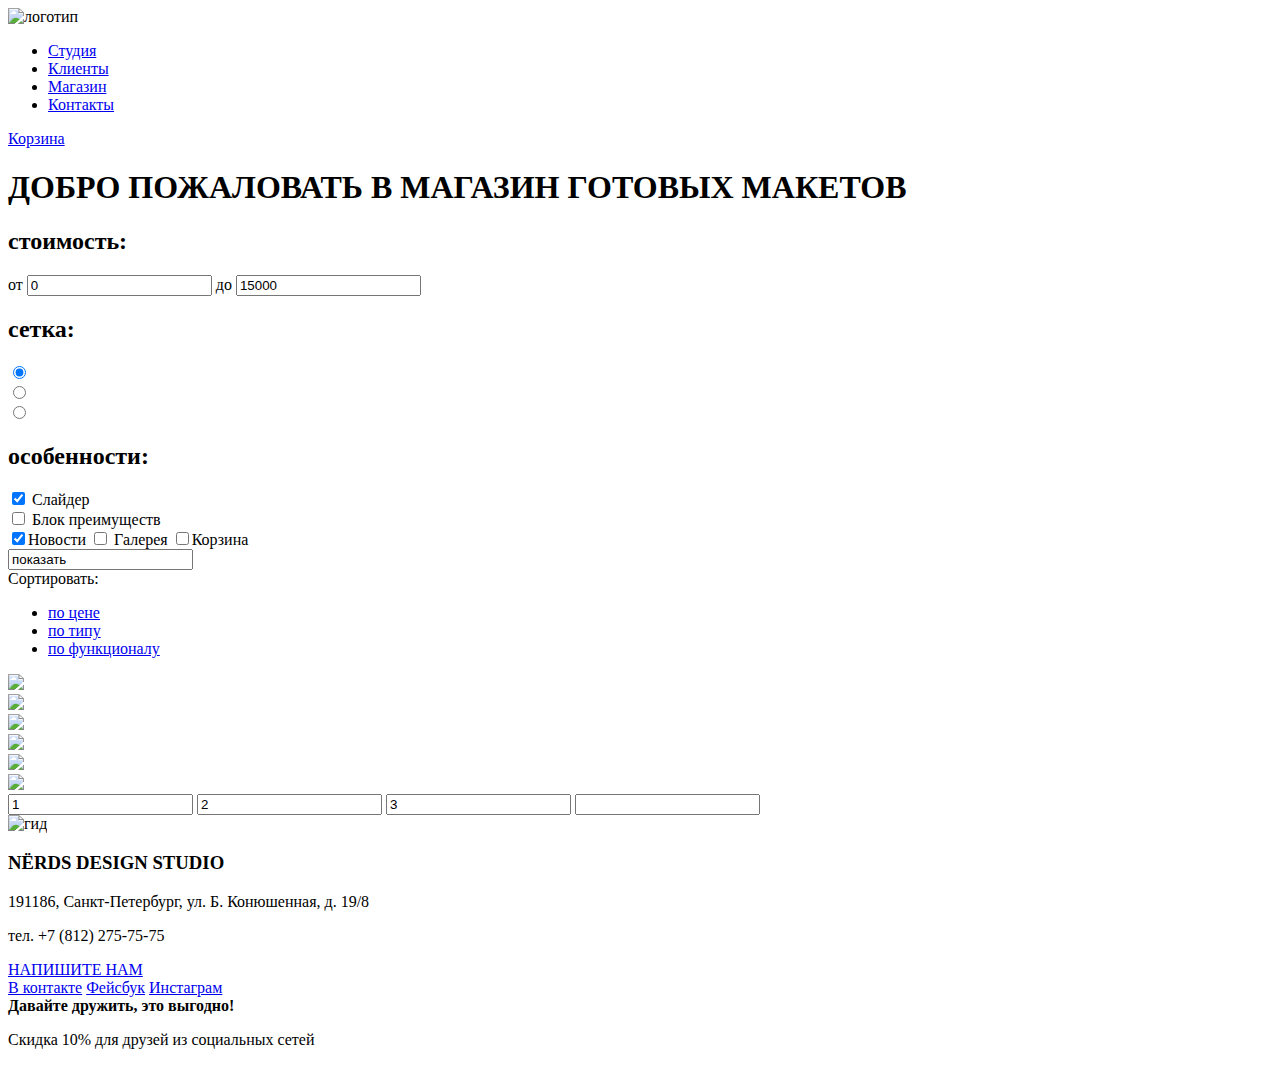
==== catalog.html @ 15bf3d5c "Сверстан без учета замечаний по главной странице" ====
<!DOCTYPE html>
<html lang="ru">
	<head>
        <meta charset="utf-8">
    	<title>HTML Academy: Нёрдс-каталог</title>
	</head>
	<body>
		 <header>
		 <div class="main-menu">
				<div class="index-logo">
					<img src="logo.png"  alt="логотип">
				</div>
				<nav class="main-navigation">
						<ul>
							<li>
								<a href="#">Студия</a>
							</li>
							<li>
								<a href="#">Клиенты</a>
							</li>
							<li>
								<a href="#">Магазин</a>
							</li>
							<li>
								<a href="#">Контакты</a>
							</li>
						</ul>
				</nav>
				<div class="user-block">
						<a href="#">Корзина</a>
				</div>
	     </div>
			<div class="welcome">
				<h1>ДОБРО ПОЖАЛОВАТЬ В МАГАЗИН ГОТОВЫХ МАКЕТОВ</h1>
			</div>
		 </header>
		 <main>
		 	<div class="left-column">
		 		<div class="val">
		 			<h2>стоимость:</h2>
<!--		 			скролл-поле  не знаю как делать-->
	 				от		
	 				<input type="text" name="min"  value="0">
	 				до
	 				<input type="text" name="min"  value="15000">
		 		</div>
		 		<div class="grid">
		 			<h2>сетка:</h2>
		 			<label>
		 				<input type="radio" name="grid-one"  value="adaptive" checked><br>
    					<input type="radio" name="grid-two"  value="fixed"><br>
    					<input type="radio" name="grid-three"  value="rubber"><br>
		 			</label>
		 		</div>
		 		<div class="features">
					<h2>особенности:</h2>
					<input type="checkbox"  name="slider" checked> Слайдер<br>
					<input type="checkbox"  name="advantages"> Блок преимуществ<br>
		 			<input type="checkbox"  name="news" checked>Новости
		 			<input type="checkbox"  name="gallery"> Галерея
		 			<input type="checkbox"  name="basket">Корзина
		 		</div>
		 		<div class="left-column-button">
		 			<input type="show" value="показать"
		 		</div>
		 	</div>
		 	<div class="right-column">
		 		<div class="sorting">
		 			Сортировать:
		 			<nav class="navigation-sorting">
						<ul>
							<li>
								<a href="#">по цене</a>
							</li>
							<li>
								<a href="#">по типу</a>
							</li>
							<li>
								<a href="#">по функционалу</a>
							</li>
						</ul>
					</nav>
					<div class="sorting-buttons">
						<div class="button-down">
<!--							кнопка сортирока по убыванию-->
						</div>
						<div class="button-up">
<!--							кнопка сортировка по возрастанию-->
						</div>
					</div>
		 		</div>
		 		<div class="portfolio">
		 			<div class="dots">
		 				<a href="#"><img src="aviator.png"></a>
		 			</div>
		 			<div class="dots-dark">
		 				<a href="#"><img src="sunset.png"></a>
		 			</div>
		 			<div class="dots">
		 				<a href="#"><img src="forte.png"></a>
		 			</div>
		 			<div class="dots">
		 				<a href="#"><img src="modern original thai.png"></a>
		 			</div>
		 			<div class="dots">
		 				<a href="#"><img src="avenue.png"></a>
		 			</div>
		 			<div class="dots">
		 				<a href="#"><img src="dovetait.png"></a>
		 			</div>
		 		</div>
		 		<div class="page-navigator">
		 			<input type="number" value="1" checked>
		 			<input type="number" value="2" >
		 			<input type="number" value="3">
		 			<input type="number" value="следующая" >
		 		</div>
		 	</div>
		 	<div class="footer-guide">
				<img src="#"  alt="гид">
					<div class="footer-contcts">
						<h3>NЁRDS DESIGN STUDIO</h3>
						<p>191186, Санкт-Петербург, ул. Б. Конюшенная, д. 19/8</p>
						<p>тел. +7 (812) 275-75-75</p>
						<a class="footer-letter" href="#">НАПИШИТЕ НАМ</a>
 					</div>
			</div>
		 </main>
		 <footer>
		 	<div class="footer-social">
				<a class="social-btn  social-btn-vk" href="#">В контакте</a>
				<a class="social-btn  social-btn-fb" href="#">Фейсбук</a>
				<a class="social-btn  social-btn-inst" href="#">Инстаграм</a>
			</div>
			<div class="footer-discont">
				<b>Давайте дружить, это выгодно!</b>
				<p>Скидка 10% для друзей из социальных сетей</p>
			</div>
		</footer>	
	</body>
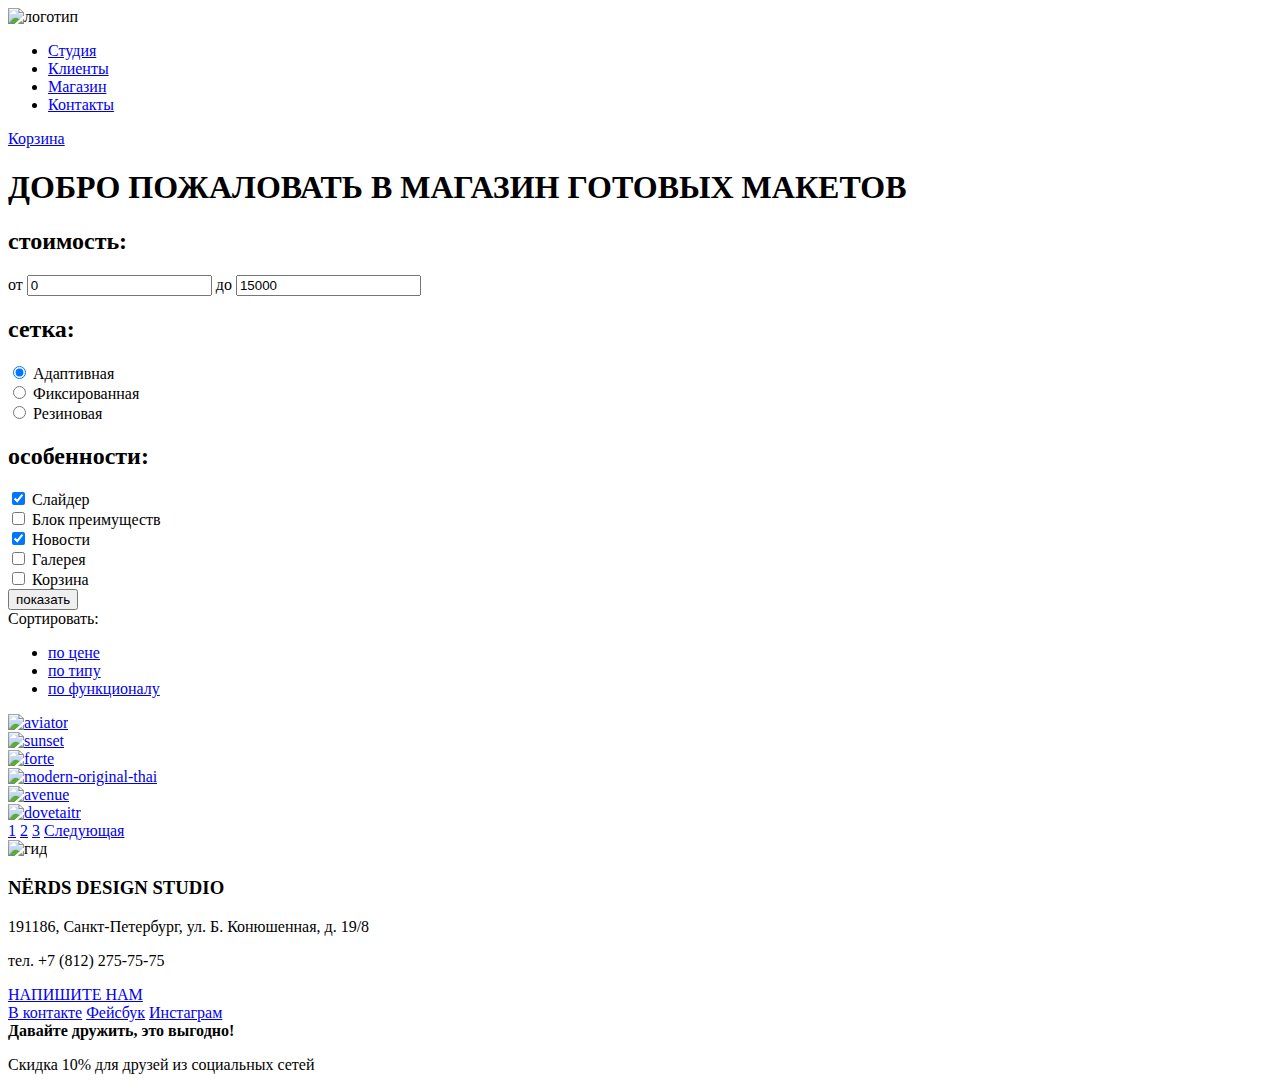
==== commit ae84f587: "Исправлена первая страница" ====
--- a/catalog.html
+++ b/catalog.html
@@ -6,67 +6,89 @@
 	</head>
 	<body>
 		 <header>
-		 <div class="main-menu">
+		 	<div class="main-menu">
 				<div class="index-logo">
 					<img src="logo.png"  alt="логотип">
 				</div>
 				<nav class="main-navigation">
-						<ul>
-							<li>
-								<a href="#">Студия</a>
-							</li>
-							<li>
-								<a href="#">Клиенты</a>
-							</li>
-							<li>
-								<a href="#">Магазин</a>
-							</li>
-							<li>
-								<a href="#">Контакты</a>
-							</li>
-						</ul>
+					<ul>
+						<li>
+							<a href="#">Студия</a>
+						</li>
+						<li>
+							<a href="#">Клиенты</a>
+						</li>
+						<li>
+							<a href="#">Магазин</a>
+						</li>
+						<li>
+							<a href="#">Контакты</a>
+						</li>
+					</ul>
 				</nav>
 				<div class="user-block">
 						<a href="#">Корзина</a>
 				</div>
-	     </div>
+			</div>
 			<div class="welcome">
 				<h1>ДОБРО ПОЖАЛОВАТЬ В МАГАЗИН ГОТОВЫХ МАКЕТОВ</h1>
 			</div>
 		 </header>
 		 <main>
 		 	<div class="left-column">
-		 		<div class="val">
-		 			<h2>стоимость:</h2>
+				<form action="#" method="post">
+		 			<div class="val">
+		 				<h2>стоимость:</h2>
 <!--		 			скролл-поле  не знаю как делать-->
-	 				от		
-	 				<input type="text" name="min"  value="0">
-	 				до
-	 				<input type="text" name="min"  value="15000">
-		 		</div>
-		 		<div class="grid">
-		 			<h2>сетка:</h2>
-		 			<label>
-		 				<input type="radio" name="grid-one"  value="adaptive" checked><br>
-    					<input type="radio" name="grid-two"  value="fixed"><br>
-    					<input type="radio" name="grid-three"  value="rubber"><br>
-		 			</label>
-		 		</div>
-		 		<div class="features">
-					<h2>особенности:</h2>
-					<input type="checkbox"  name="slider" checked> Слайдер<br>
-					<input type="checkbox"  name="advantages"> Блок преимуществ<br>
-		 			<input type="checkbox"  name="news" checked>Новости
-		 			<input type="checkbox"  name="gallery"> Галерея
-		 			<input type="checkbox"  name="basket">Корзина
-		 		</div>
-		 		<div class="left-column-button">
-		 			<input type="show" value="показать"
-		 		</div>
+	 					<span>от</span>	
+	 					<input type="text" name="min"  value="0">
+	 					<span>до</span>
+	 					<input type="text" name="min"  value="15000">
+		 			</div>
+		 			<div class="grid">
+		 				<h2>сетка:</h2>
+						<div class="inp-box">
+							<input id="grid-selection" type="radio" name="grid" checked>
+							<label for="grid-selection">Адаптивная</label>
+						</div>
+						<div class="inp-box">
+							<input id="grid-selection2" type="radio" name="grid">
+							<label for="grid-selection2">Фиксированная</label>
+						</div>
+						<div class="inp-box">
+							<input id="grid-selection3" type="radio" name="grid">
+							<label for="grid-selection3">Резиновая</label>
+						</div>
+					</div>
+		 			<div class="features">
+						<h2>особенности:</h2>
+						<div class="inp-box2">
+							<input id="features-selection" type="checkbox" name="features" checked>
+							<label for="features-selection"> Слайдер</label>
+						</div>
+						<div class="inp-box2">
+							<input id="features-selection2" type="checkbox" name="features">
+							<label for="features-selection2"> Блок преимуществ</label>
+						</div>
+						<div class="inp-box2">
+							<input id="features-selection3" type="checkbox" name="features" checked>
+							<label for="features-selection3">Новости</label>
+						</div>
+						<div class="inp-box2">
+							<input id="features-selection4" type="checkbox" name="features">
+							<label for="features-selection4">Галерея</label>
+						</div>
+						<div class="inp-box2">
+							<input id="features-selection5" type="checkbox" name="features">
+							<label for="features-selection5">Корзина</label>
+						</div>
+		 			</div>
+					<button type="submit">показать</button>
+		 		</form>
 		 	</div>
 		 	<div class="right-column">
 		 		<div class="sorting">
-		 			Сортировать:
+		 			<span>Сортировать:</span>
 		 			<nav class="navigation-sorting">
 						<ul>
 							<li>
@@ -90,35 +112,65 @@
 					</div>
 		 		</div>
 		 		<div class="portfolio">
-		 			<div class="dots">
-		 				<a href="#"><img src="aviator.png"></a>
-		 			</div>
-		 			<div class="dots-dark">
-		 				<a href="#"><img src="sunset.png"></a>
-		 			</div>
-		 			<div class="dots">
-		 				<a href="#"><img src="forte.png"></a>
-		 			</div>
-		 			<div class="dots">
-		 				<a href="#"><img src="modern original thai.png"></a>
-		 			</div>
-		 			<div class="dots">
-		 				<a href="#"><img src="avenue.png"></a>
-		 			</div>
-		 			<div class="dots">
-		 				<a href="#"><img src="dovetait.png"></a>
+		 			<div class="item">
+						<div class="dots">
+<!--						не пойму я задумку дизайнера - что это за точки, какова их функция. Это статичная декоративная картика, или это переключатели между стриницами сайтов 	-->
+						</div>
+						<div class="image1">
+		 					<a href="#"><img src="aviator.png" alt="aviator"></a>
+						</div>
+		 			</div>
+					<div class="item">
+						<div class="dots">
+
+						</div>
+						<div class="image2">
+		 					<a href="#"><img src="sunset.png" alt="sunset"></a>
+						</div>
+		 			</div>
+					<div class="item">
+						<div class="dots">
+
+						</div>
+						<div class="image3">
+		 					<a href="#"><img src="forte.png" alt="forte"></a>
+						</div>
+		 			</div>
+					<div class="item">
+						<div class="dots">
+
+						</div>
+						<div class="image4">
+		 					<a href="#"><img src="modern-original-thai.png" alt="modern-original-thai"></a>
+						</div>
+		 			</div>
+					<div class="item">
+						<div class="dots">
+
+						</div>
+						<div class="image5">
+		 					<a href="#"><img src="avenue.png" alt="avenue"></a>
+						</div>
+		 			</div>
+					<div class="item">
+						<div class="dots">
+
+						</div>
+						<div class="image5">
+		 					<a href="#"><img src="dovetait.png" alt="dovetaitr"></a>
+						</div>
 		 			</div>
 		 		</div>
 		 		<div class="page-navigator">
-		 			<input type="number" value="1" checked>
-		 			<input type="number" value="2" >
-		 			<input type="number" value="3">
-		 			<input type="number" value="следующая" >
-		 		</div>
+					<a href="#1">1</a>
+					<a href="#2">2</a>
+					<a href="#3">3</a>
+					<a class="next" href="#1">Следующая</a>
+			 	</div>
 		 	</div>
 		 	<div class="footer-guide">
 				<img src="#"  alt="гид">
-					<div class="footer-contcts">
+					<div class="footer-contacts">
 						<h3>NЁRDS DESIGN STUDIO</h3>
 						<p>191186, Санкт-Петербург, ул. Б. Конюшенная, д. 19/8</p>
 						<p>тел. +7 (812) 275-75-75</p>
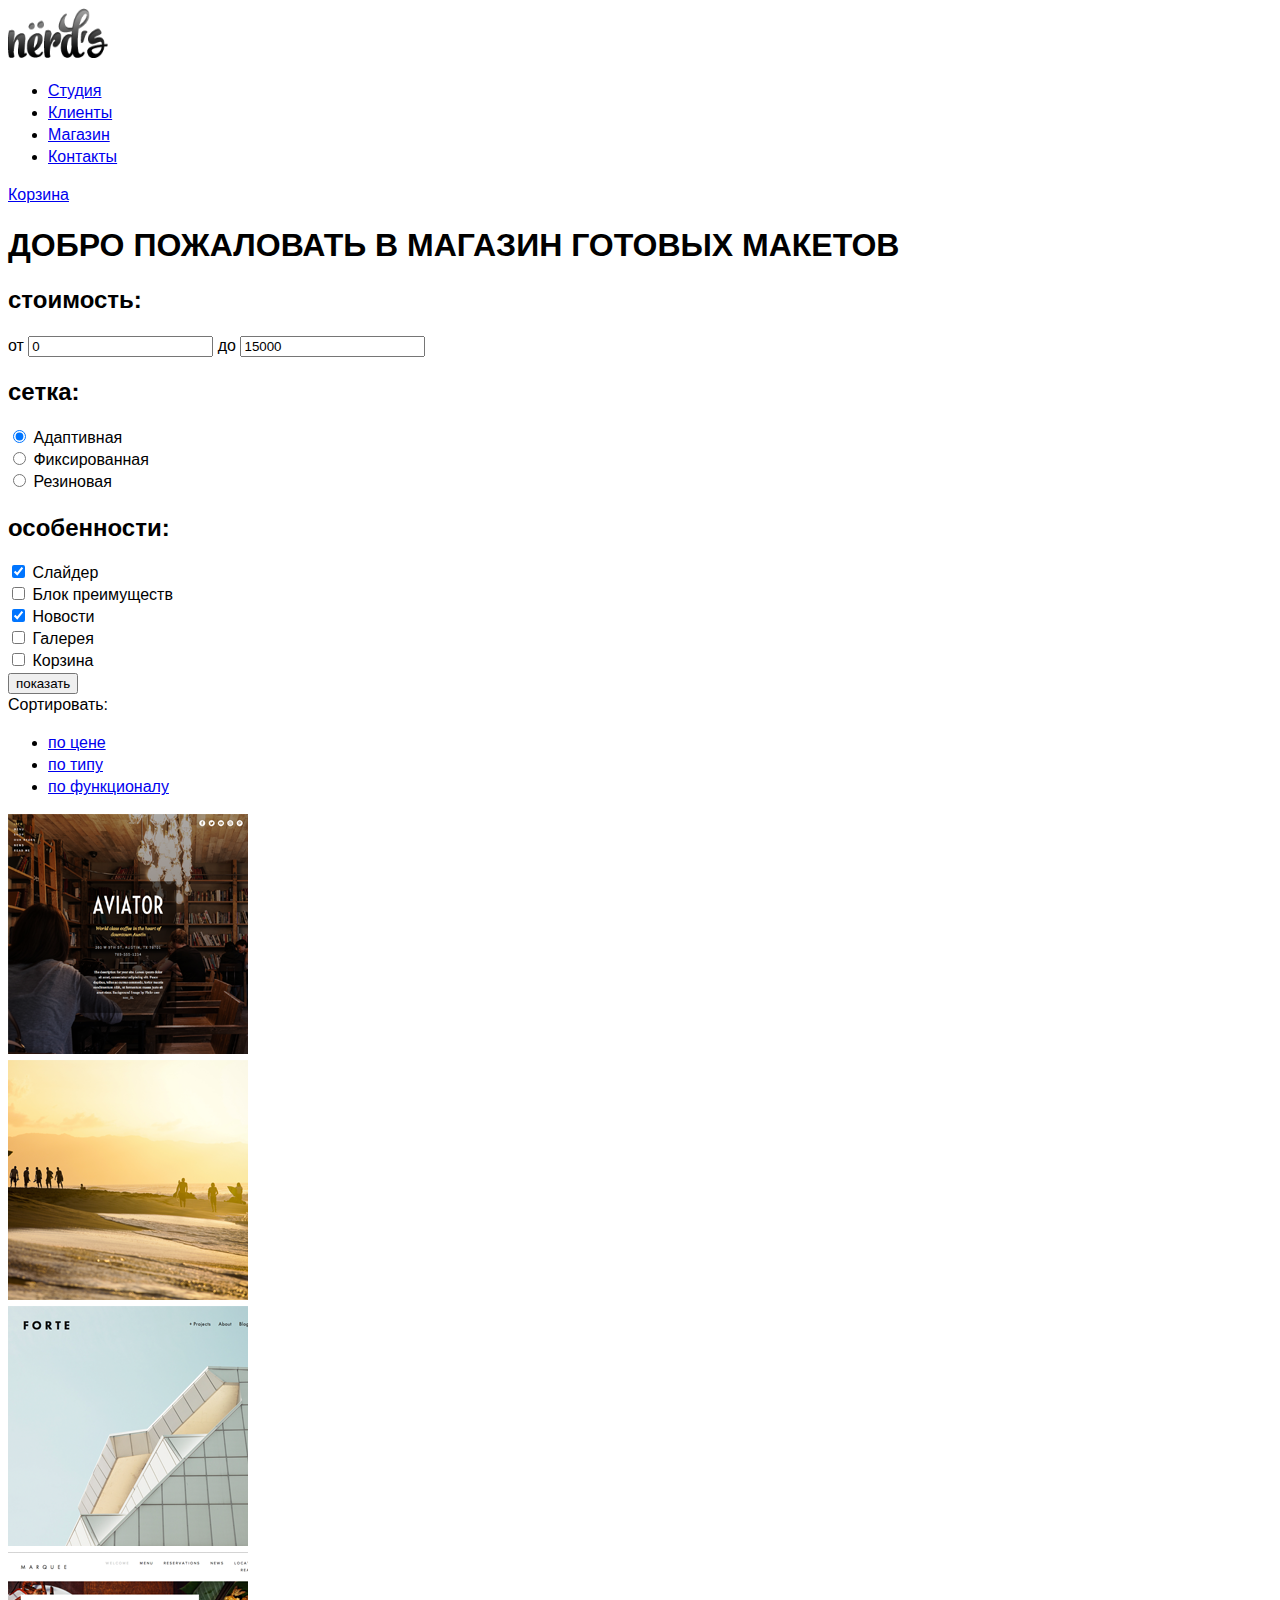
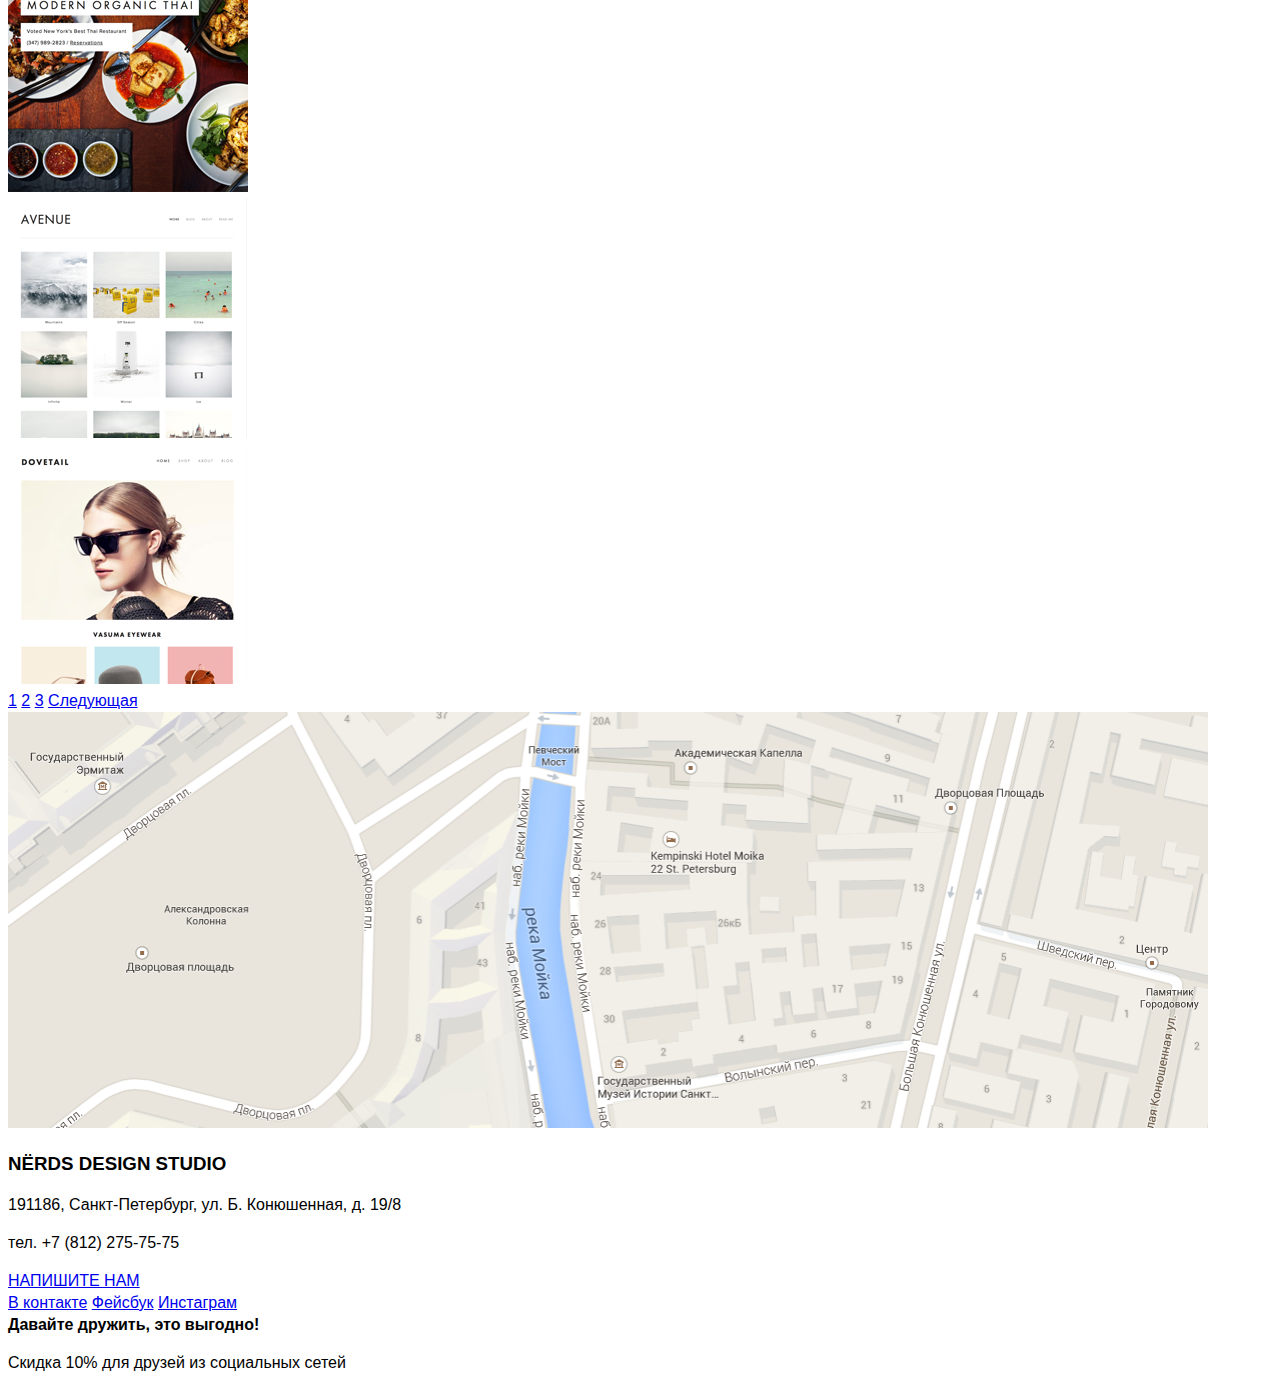
==== commit 0a5cf99a: "Фотошоп" ====
--- a/catalog.html
+++ b/catalog.html
@@ -3,12 +3,13 @@
 	<head>
         <meta charset="utf-8">
     	<title>HTML Academy: Нёрдс-каталог</title>
+		<link href="css/style.css" rel="stylesheet">
 	</head>
 	<body>
 		 <header>
 		 	<div class="main-menu">
 				<div class="index-logo">
-					<img src="logo.png"  alt="логотип">
+					<img src="img/Index/logo.png" width="100" height="50" alt="логотип">
 				</div>
 				<nav class="main-navigation">
 					<ul>
@@ -30,10 +31,8 @@
 						<a href="#">Корзина</a>
 				</div>
 			</div>
-			<div class="welcome">
-				<h1>ДОБРО ПОЖАЛОВАТЬ В МАГАЗИН ГОТОВЫХ МАКЕТОВ</h1>
-			</div>
-		 </header>
+			<h1>ДОБРО ПОЖАЛОВАТЬ В МАГАЗИН ГОТОВЫХ МАКЕТОВ</h1>
+	    </header>
 		 <main>
 		 	<div class="left-column">
 				<form action="#" method="post">
@@ -113,68 +112,44 @@
 		 		</div>
 		 		<div class="portfolio">
 		 			<div class="item">
-						<div class="dots">
-<!--						не пойму я задумку дизайнера - что это за точки, какова их функция. Это статичная декоративная картика, или это переключатели между стриницами сайтов 	-->
-						</div>
-						<div class="image1">
-		 					<a href="#"><img src="aviator.png" alt="aviator"></a>
-						</div>
+						<div class="dots"></div>
+						<a href="#"><img src="img/Catalog/aviator.png" alt="aviator"></a>
 		 			</div>
 					<div class="item">
-						<div class="dots">
-
-						</div>
-						<div class="image2">
-		 					<a href="#"><img src="sunset.png" alt="sunset"></a>
-						</div>
+						<div class="dots"></div>
+		 				<a href="#"><img src="img/Catalog/sunset.png" alt="sunset"></a>
 		 			</div>
 					<div class="item">
-						<div class="dots">
-
-						</div>
-						<div class="image3">
-		 					<a href="#"><img src="forte.png" alt="forte"></a>
-						</div>
+						<div class="dots"></div>
+		 				<a href="#"><img src="img/Catalog/forte.png" alt="forte"></a>
 		 			</div>
 					<div class="item">
-						<div class="dots">
-
-						</div>
-						<div class="image4">
-		 					<a href="#"><img src="modern-original-thai.png" alt="modern-original-thai"></a>
-						</div>
+						<div class="dots"></div>
+		 				<a href="#"><img src="img/Catalog/modern-original-thai.png" alt="modern-original-thai"></a>
 		 			</div>
 					<div class="item">
-						<div class="dots">
-
-						</div>
-						<div class="image5">
-		 					<a href="#"><img src="avenue.png" alt="avenue"></a>
-						</div>
+						<div class="dots"></div>
+		 				<a href="#"><img src="img/Catalog/avenue.png" alt="avenue"></a>
 		 			</div>
 					<div class="item">
-						<div class="dots">
-
-						</div>
-						<div class="image5">
-		 					<a href="#"><img src="dovetait.png" alt="dovetaitr"></a>
-						</div>
+						<div class="dots"></div>
+		 				<a href="#"><img src="img/Catalog/dovetait.png" alt="dovetaitr"></a>
 		 			</div>
 		 		</div>
 		 		<div class="page-navigator">
-					<a href="#1">1</a>
+					<a class="active" href="#1">1</a>
 					<a href="#2">2</a>
 					<a href="#3">3</a>
 					<a class="next" href="#1">Следующая</a>
 			 	</div>
 		 	</div>
-		 	<div class="footer-guide">
-				<img src="#"  alt="гид">
-					<div class="footer-contacts">
+		 	<div class="guide">
+				<img src="img/Index/guide.png" width="1200" height="416"  alt="гид">
+					<div class="contacts">
 						<h3>NЁRDS DESIGN STUDIO</h3>
 						<p>191186, Санкт-Петербург, ул. Б. Конюшенная, д. 19/8</p>
 						<p>тел. +7 (812) 275-75-75</p>
-						<a class="footer-letter" href="#">НАПИШИТЕ НАМ</a>
+						<a class="letter" href="#">НАПИШИТЕ НАМ</a>
  					</div>
 			</div>
 		 </main>
--- a/css/style.css
+++ b/css/style.css
@@ -0,0 +1,17 @@
+body {
+	font-family:	Roboto,  sans-serif;
+	font-size: 16 px;
+	font-weight: normal;
+	line-height: 22px;
+	color: black;
+}
+
+h1 {
+	font-size: 36 px;
+	line-height: 36px;
+}
+
+h2 {
+	font-size: 18 px;
+	line-height: 30px;
+}
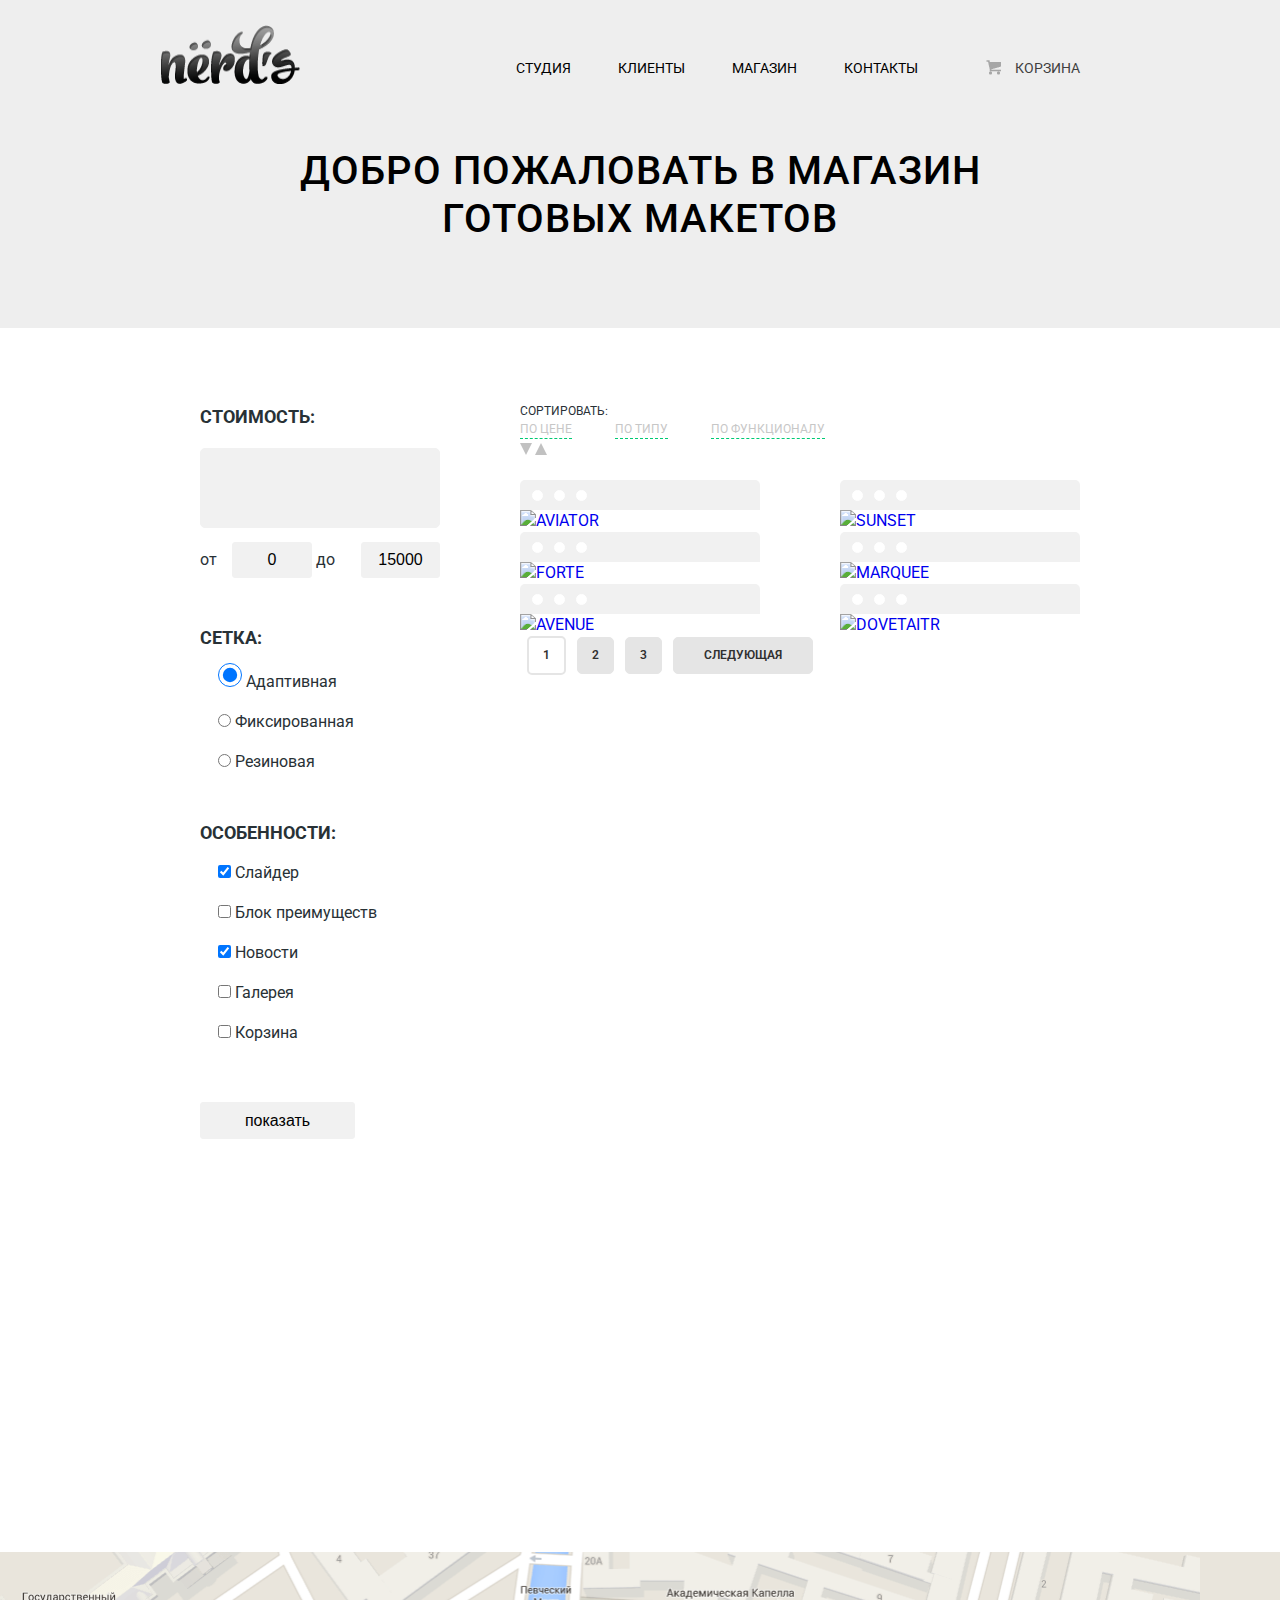
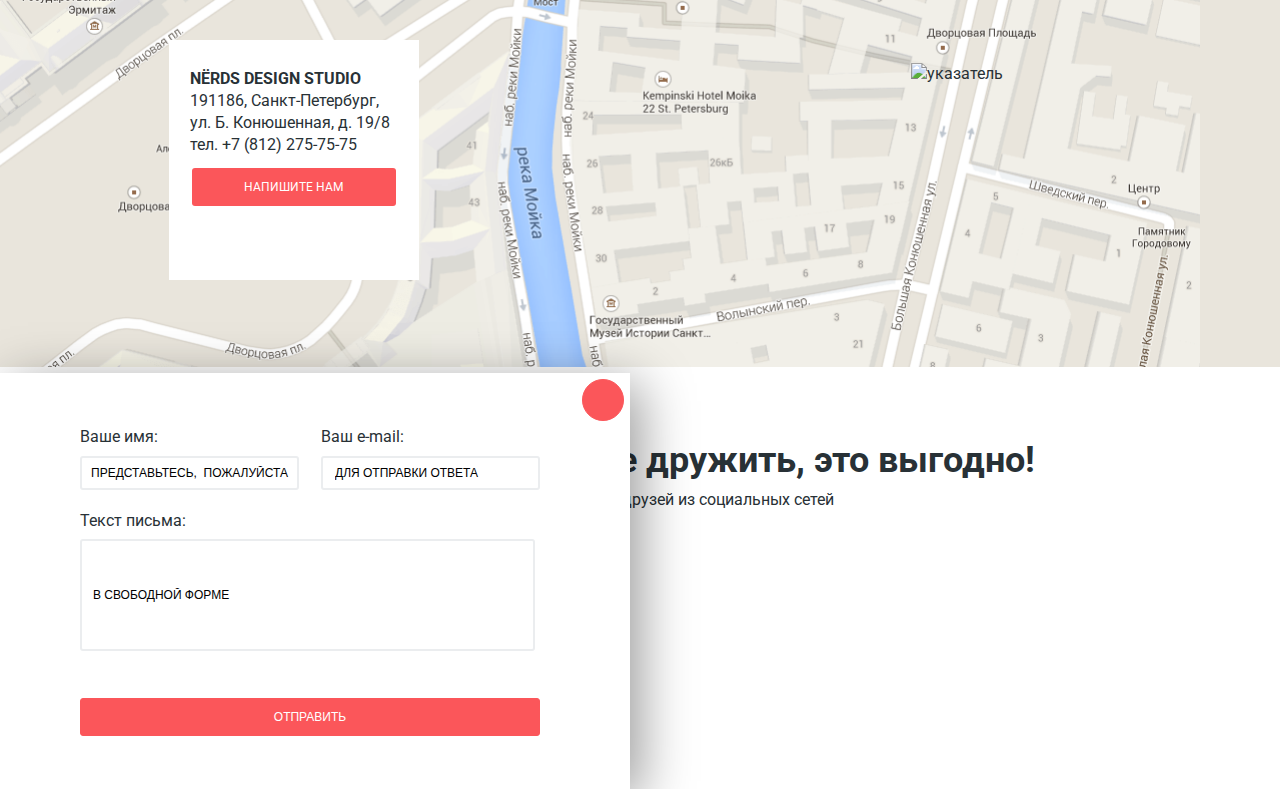
==== commit 2ae95c74: "Почти готовый проект" ====
--- a/catalog.html
+++ b/catalog.html
@@ -3,92 +3,101 @@
 	<head>
         <meta charset="utf-8">
     	<title>HTML Academy: Нёрдс-каталог</title>
+    	<link rel="stylesheet" href="css/normalize.css">
 		<link href="css/style.css" rel="stylesheet">
+		<link href="https://fonts.googleapis.com/css?family=Roboto:300,400,500,700" rel="stylesheet">
 	</head>
 	<body>
-		 <header>
-		 	<div class="main-menu">
+		<header class="header-catalog">
+		 	<div class="main-menu wrapper clearfix" >
 				<div class="index-logo">
-					<img src="img/Index/logo.png" width="100" height="50" alt="логотип">
+					<img src="img/Index/logo.png" width="139" height="59" alt="логотип">
+				</div>
+				<div class="user-block">
+					<img class="basket" src="img/index/basket.png"  width="15" height="15" alt="корзина">
+						<a href="#">корзина</a>
 				</div>
 				<nav class="main-navigation">
 					<ul>
 						<li>
-							<a href="#">Студия</a>
-						</li>
-						<li>
-							<a href="#">Клиенты</a>
-						</li>
-						<li>
-							<a href="#">Магазин</a>
-						</li>
-						<li>
-							<a href="#">Контакты</a>
+							<a href="#">студия</a>
+						</li>
+						<li>
+							<a href="#">клиенты</a>
+						</li>
+						<li>
+							<a href="#">магазин</a>
+						</li>
+						<li>
+							<a href="#">контакты</a>
 						</li>
 					</ul>
 				</nav>
-				<div class="user-block">
-						<a href="#">Корзина</a>
-				</div>
 			</div>
-			<h1>ДОБРО ПОЖАЛОВАТЬ В МАГАЗИН ГОТОВЫХ МАКЕТОВ</h1>
+			<h1>добро пожаловать в магазин<br>готовых макетов</h1>
 	    </header>
-		 <main>
-		 	<div class="left-column">
-				<form action="#" method="post">
-		 			<div class="val">
-		 				<h2>стоимость:</h2>
-<!--		 			скролл-поле  не знаю как делать-->
-	 					<span>от</span>	
-	 					<input type="text" name="min"  value="0">
-	 					<span>до</span>
-	 					<input type="text" name="min"  value="15000">
-		 			</div>
-		 			<div class="grid">
-		 				<h2>сетка:</h2>
-						<div class="inp-box">
-							<input id="grid-selection" type="radio" name="grid" checked>
-							<label for="grid-selection">Адаптивная</label>
-						</div>
-						<div class="inp-box">
-							<input id="grid-selection2" type="radio" name="grid">
-							<label for="grid-selection2">Фиксированная</label>
-						</div>
-						<div class="inp-box">
-							<input id="grid-selection3" type="radio" name="grid">
-							<label for="grid-selection3">Резиновая</label>
-						</div>
-					</div>
-		 			<div class="features">
-						<h2>особенности:</h2>
-						<div class="inp-box2">
-							<input id="features-selection" type="checkbox" name="features" checked>
-							<label for="features-selection"> Слайдер</label>
-						</div>
-						<div class="inp-box2">
-							<input id="features-selection2" type="checkbox" name="features">
-							<label for="features-selection2"> Блок преимуществ</label>
-						</div>
-						<div class="inp-box2">
-							<input id="features-selection3" type="checkbox" name="features" checked>
-							<label for="features-selection3">Новости</label>
-						</div>
-						<div class="inp-box2">
-							<input id="features-selection4" type="checkbox" name="features">
-							<label for="features-selection4">Галерея</label>
-						</div>
-						<div class="inp-box2">
-							<input id="features-selection5" type="checkbox" name="features">
-							<label for="features-selection5">Корзина</label>
-						</div>
-		 			</div>
-					<button type="submit">показать</button>
-		 		</form>
-		 	</div>
-		 	<div class="right-column">
+		<main>
+		 	<div class="wrapper clearfix">
+				<div class="left-column">
+					<form action="#" method="post">
+						<div class="val">
+							<h2>стоимость:</h2>
+							<div class="scroll-field">
+								<div class="rihg">
+									<div class="green-line"></div>
+									<div class="gray-line"></div>
+								</div>
+							</div>
+							<span>от</span>	
+							<input id="min" type="text" name="min"  value="0">
+							<span>до</span>
+							<input id="max" type="text" name="min"  value="15000">
+						</div>
+						<div class="grid">
+							<h2>сетка:</h2>
+							<div class="inp-box">
+								<input id="grid-selection" type="radio" name="grid" checked>
+								<label for="grid-selection">Адаптивная</label>
+							</div>
+							<div class="inp-box">
+								<input id="grid-selection2" type="radio" name="grid">
+								<label for="grid-selection2">Фиксированная</label>
+							</div>
+							<div class="inp-box">
+								<input id="grid-selection3" type="radio" name="grid">
+								<label for="grid-selection3">Резиновая</label>
+							</div>
+						</div>
+						<div class="features">
+							<h2>особенности:</h2>
+							<div class="inp-box2">
+								<input id="features-selection" type="checkbox" name="features" checked>
+								<label for="features-selection"> Слайдер</label>
+							</div>
+							<div class="inp-box2">
+								<input id="features-selection2" type="checkbox" name="features">
+								<label for="features-selection2"> Блок преимуществ</label>
+							</div>
+							<div class="inp-box2">
+								<input id="features-selection3" type="checkbox" name="features" checked>
+								<label for="features-selection3">Новости</label>
+							</div>
+							<div class="inp-box2">
+								<input id="features-selection4" type="checkbox" name="features">
+								<label for="features-selection4">Галерея</label>
+							</div>
+							<div class="inp-box2">
+								<input id="features-selection5" type="checkbox" name="features">
+								<label for="features-selection5">Корзина</label>
+							</div>
+						</div>
+						<button class="show" type="submit">показать</button>
+					</form>
+				</div>
+				<div class="right-column clearfix">
 		 		<div class="sorting">
-		 			<span>Сортировать:</span>
-		 			<nav class="navigation-sorting">
+		 			<span>сортировать:</span>
+		 			<div class="navigation-sorting">
 						<ul>
 							<li>
 								<a href="#">по цене</a>
@@ -100,40 +109,90 @@
 								<a href="#">по функционалу</a>
 							</li>
 						</ul>
-					</nav>
+					</div>
 					<div class="sorting-buttons">
-						<div class="button-down">
-<!--							кнопка сортирока по убыванию-->
-						</div>
-						<div class="button-up">
-<!--							кнопка сортировка по возрастанию-->
-						</div>
+						<div class="button-down"></div>
+						<div class="button-up"></div>
 					</div>
 		 		</div>
 		 		<div class="portfolio">
 		 			<div class="item">
-						<div class="dots"></div>
-						<a href="#"><img src="img/Catalog/aviator.png" alt="aviator"></a>
-		 			</div>
-					<div class="item">
-						<div class="dots"></div>
-		 				<a href="#"><img src="img/Catalog/sunset.png" alt="sunset"></a>
-		 			</div>
-					<div class="item">
-						<div class="dots"></div>
-		 				<a href="#"><img src="img/Catalog/forte.png" alt="forte"></a>
-		 			</div>
-					<div class="item">
-						<div class="dots"></div>
-		 				<a href="#"><img src="img/Catalog/modern-original-thai.png" alt="modern-original-thai"></a>
-		 			</div>
-					<div class="item">
-						<div class="dots"></div>
-		 				<a href="#"><img src="img/Catalog/avenue.png" alt="avenue"></a>
-		 			</div>
-					<div class="item">
-						<div class="dots"></div>
-		 				<a href="#"><img src="img/Catalog/dovetait.png" alt="dovetaitr"></a>
+						<div class="dots">
+							<div class="dot"></div>
+							<div class="dot"></div>
+							<div class="dot"></div>
+						</div>
+						<a href="#"><img src="img/Catalog/aviator.jpg" width="240" height="240" alt="aviator"></a>
+						<div class="price">
+							<h4>aviator</h4>
+							<p>Одностраничный макет с авторским дизайном</p>
+							<button class="buy" type="submit">8000 Р.</button>
+						</div>
+		 			</div>
+					<div class="item">
+						<div class="dots">
+							<div class="dot"></div>
+							<div class="dot"></div>
+							<div class="dot"></div>
+						</div>
+		 				<a href="#"><img src="img/Catalog/sunset.jpg" width="240" height="240" alt="sunset"></a>
+		 				<div class="price">
+							<h4>sunset</h4>
+							<p>Интернет-магазин с личным кабинетом</p>
+							<button class="buy" type="submit">10000 Р.</button>
+						</div>
+		 			</div>
+					<div class="item">
+						<div class="dots">
+							<div class="dot"></div>
+							<div class="dot"></div>
+							<div class="dot"></div>
+						</div>
+		 				<a href="#"><img src="img/Catalog/forte.jpg" width="240" height="240" alt="forte"></a>
+		 				<div class="price">
+							<h4>forte</h4>
+							<p>Отличный макет для личного блога</p>
+							<button class="buy" type="submit">5000 Р.</button>
+						</div>
+		 			</div>
+					<div class="item">
+						<div class="dots">
+							<div class="dot"></div>
+							<div class="dot"></div>
+							<div class="dot"></div>
+						</div>
+		 				<a href="#"><img src="img/Catalog/marquee.jpg" width="240" height="240" alt="marquee"></a>
+		 				<div class="price">
+							<h4>modern organic thai</h4>
+							<p>Сайт для ресторана быстрого питания</p>
+							<button class="buy" type="submit">12000 Р.</button>
+						</div>
+		 			</div>
+					<div class="item">
+						<div class="dots">
+							<div class="dot"></div>
+							<div class="dot"></div>
+							<div class="dot"></div>
+						</div>
+		 				<a href="#"><img src="img/Catalog/avenue.jpg" width="240" height="240" alt="avenue"></a>
+		 				<div class="price">
+							<h4>avenue</h4>
+							<p>Макет для блога о путешествияхм</p>
+							<button class="buy" type="submit">8000 Р.</button>
+						</div>
+		 			</div>
+					<div class="item">
+						<div class="dots">
+							<div class="dot"></div>
+							<div class="dot"></div>
+							<div class="dot"></div>
+						</div>
+		 				<a href="#"><img src="img/Catalog/dovetail.jpg" width="240" height="240" alt="dovetaitr"></a>
+		 				<div class="price">
+							<h4>dovetail</h4>
+							<p>Интернет-магазин с галереей товаров</p>
+							<button class="buy" type="submit">14000 Р.</button>
+						</div>
 		 			</div>
 		 		</div>
 		 		<div class="page-navigator">
@@ -143,40 +202,68 @@
 					<a class="next" href="#1">Следующая</a>
 			 	</div>
 		 	</div>
-		 	<div class="guide">
-				<img src="img/Index/guide.png" width="1200" height="416"  alt="гид">
-					<div class="contacts">
+			</div>
+		    <div class="guide">
+				<img src="img/Index/guide.png" width="1200" height="415"  alt="гид">
+				<div class="contacts">
 						<h3>NЁRDS DESIGN STUDIO</h3>
-						<p>191186, Санкт-Петербург, ул. Б. Конюшенная, д. 19/8</p>
+						<p>191186, Санкт-Петербург, 
+						ул. Б. Конюшенная, д. 19/8</p>
 						<p>тел. +7 (812) 275-75-75</p>
-						<a class="letter" href="#">НАПИШИТЕ НАМ</a>
- 					</div>
-			</div>
-		 </main>
-		 <footer>
-		 	<div class="footer-social">
-				<a class="social-btn  social-btn-vk" href="#">В контакте</a>
-				<a class="social-btn  social-btn-fb" href="#">Фейсбук</a>
-				<a class="social-btn  social-btn-inst" href="#">Инстаграм</a>
-			</div>
-			<div class="footer-discont">
-				<b>Давайте дружить, это выгодно!</b>
-				<p>Скидка 10% для друзей из социальных сетей</p>
+						<a class="letter" href="#">напишите нам</a>
+ 				</div>
+				<div class="pointer">
+					<img src="img/Index/pointer.png" width="230" height="190"  alt="указатель">
+				</div>
+				<form  action="#" method="post">
+					<div class="form"> 
+						<div class="name">
+							<label for="name-field">Ваше имя:</label><br>
+							<input type="text" name="name" id="name-field" value="представьтесь,  пожалуйста">
+						</div>
+						<div class="email">
+							<label for="email-field">Ваш e-mail:</label><br>
+							<input type="text" name="email" id="email-field" value="для отправки ответа">
+						</div>
+						<div class="infofmation">
+							<label for="infofmation-field">Текст письма:</label><br>
+							<input type="text" name="infofmation" id="infofmation-field"  value="в свободной форме">
+						</div>
+							<input class="submit" type="submit" value="отправить">
+                        	<div class="close"></div>
+	           		</div>
+				</form>
+			</div>	 
+		</main>
+		<footer>
+		 	<div class="wrapper cliarfix">
+		 		<div class="footer-social">
+					<a class="social-btn  social-btn-vk" href="#"><img  src="img/index/vk.png" alt="ВКонтакте"></a>
+					<a class="social-btn  social-btn-fb" href="#"><img  src="img/index/fb.png" alt="Фейсбук"></a>
+					<a class="social-btn  social-btn-inst" href="#"><img  src="img/index/inst.png" alt="Инстаграм"></a>
+				</div>	
+				<div class="footer-discont">
+					<b>Давайте дружить, это выгодно!</b>
+					<p>Скидка 10% для друзей из социальных сетей</p>
+				</div>
 			</div>
 		</footer>	
 	</body>
+</html>	
 	
-
-
-
-
-
-
-
-
-
-
-
-
-
-
+	
+
+
+
+
+
+
+
+
+
+
+
+
+
+
+
--- a/css/style.css
+++ b/css/style.css
@@ -1,17 +1,976 @@
+* {
+	margin: 0px; 
+	padding: 0px; 
+	outline: none;
+}
+
 body {
-	font-family:	Roboto,  sans-serif;
-	font-size: 16 px;
+	font-family: "Roboto",  Tahoma, sans-serif;
+	font-size: 16px;
 	font-weight: normal;
 	line-height: 22px;
-	color: black;
+	color: #283136;
+	min-width: 900px;
+}
+
+.clearfix::after {
+   content: "";
+   display: table;
+   clear: both; 
+}
+
+.wrapper {
+	width: 880px;
+	margin: 0 auto;
+	padding: 0 10px;
 }
 
 h1 {
-	font-size: 36 px;
+	font-size: 36px;
 	line-height: 36px;
 }
 
 h2 {
-	font-size: 18 px;
+	font-size: 18px;
 	line-height: 30px;
-}
+	text-transform: uppercase;
+}
+
+h3 {
+	font-size: 16px;
+	line-height: 22px;
+	text-transform: uppercase;
+}
+
+header {
+	background:  #eeeeee;
+	width:  100%;
+	max-height:  435px;
+}
+
+.header-catalog {
+	height: 328px;
+}
+
+.main-menu {
+	min-height:  85px;
+	font-size: 14px;
+    line-height: 30px;
+	color: #3f3f3f;
+}
+
+.index-logo {
+	position: absolute;
+	left: 161px;
+	top: 25px;
+	width: 139px;
+	height: 59px;
+}
+
+ul {
+	padding: 0;
+	margin: 0;
+	list-style: none;
+}
+
+a {
+	list-style: none;
+	text-transform: uppercase;
+	text-decoration: none;
+}
+
+b {
+	font-size: 36px;
+	line-height: 36px;
+}
+
+.user-block {
+    float: right;
+	width: 100px;
+    color: #000000;
+	margin-top: 53px;
+	position: relative;
+}
+
+.user-block a{
+	padding-left: 28px;
+	margin-left: 7px;
+	color: #3f3f3f;
+}
+
+.user-block .basket {
+	position: absolute;
+	right: 79px;
+	bottom: 8px;
+}
+
+.main-navigation {
+	float: right;
+	margin-top: 53px;
+	margin-right: 15px;
+	font-size: 0px;
+}
+
+.main-navigation li {
+	display: inline-block; 
+}
+
+.main-navigation li:first-child {
+	margin-left: 0px;
+}
+
+.main-navigation a {
+	margin-right: 47px;
+	color: #000000; 
+	font-size: 14px;
+}
+
+.main-menu a:hover {
+	color: #fb565a;
+}
+
+.main-menu a:focus {
+	color: #000;
+	border-bottom: 2px solid #fb565a;
+	padding-bottom: 5px;
+}
+
+.main-menu a:active {
+	color: #8f8f8f;
+	border-bottom: none;
+}
+
+.slider  {
+	min-height: 300px;
+	margin-top: 45px;
+	margin-bottom: 10px;
+	position: relative;
+}
+
+.slider .slide:nth-child(2) {
+	display: none;
+}
+
+.slider .slide:nth-child(3) {
+	display: none;
+}
+
+.advantages {
+	float: left;
+	width: 470px;
+	min-height: 230px;
+	color: #283136;
+}
+
+.advantages p {
+	margin: 0;
+	padding: 0;
+	margin-top: -7px;
+}
+
+.advantages-button {
+	display: inline-block;
+	text-align:center;
+	width: 240px;
+	height: 38px;
+	line-height: 38px;
+	border-radius: 3px;
+	background: #fb565a;
+	color: white;
+	font-size: 12px;
+	margin-top: 29px;
+}
+
+.right-block {
+	float:  right;
+	max-width: 340px;
+	max-height: 319px;
+	margin-right: 10px;
+	padding-top: 3px;
+}
+
+.slider-indicator {
+	position: absolute;
+	left: 425px;
+	bottom: 23px;
+}
+
+.performance {
+	margin-top: 81px;
+	padding: 0 0 80px;
+	border-bottom: 1px solid #eeeeee;
+}
+
+.block {
+	float: left;
+	width: 240px;
+	height: 300px;
+	margin-right: 80px;
+	margin-left: 0px;
+}
+
+.block:last-child {
+	margin-right: 0;
+}
+
+.block h2 {
+	margin-top: 18px;
+	margin-bottom: 13px;
+}
+
+.block p {
+	font-size: 15px;
+	line-height: 22px;
+}
+
+.block a {
+	display: inline-block;
+	width: 140px;
+	height: 38px;
+	font-size: 12px;
+	line-height: 38px;
+	text-align: center;
+	border-radius: 3px;
+	color: #ffffff;
+	margin-top: 26px;
+}
+
+.red {
+	background: #fb565a;
+}
+
+ .red:hover {
+	background: #d6494d;
+}
+
+ .red:active {
+	background: #b63538;
+	box-shadow: inset 0 3px 0 #9b2d30;
+}
+
+.green {
+	background: #00ca74;
+}
+
+ .green:hover {
+	background: #01a25e;
+}
+
+ .green:active {
+	background: #009053;
+	box-shadow: inset 0 3px 0 #007b47;
+}
+
+.yellow {
+	background: #efc84a;
+}
+
+ .yellow:hover {
+	background: #d6ae2c;
+}
+
+ .yellow:active {
+	background: #c09b24;
+	box-shadow: inset 0 3px 0 #a3841f;
+}
+
+.index-content {
+	padding: 0px 0 44px 0;
+	margin: 59px auto 0 auto;
+	position: relative;       
+	border-bottom: 1px solid #eeeeee;
+}
+
+.left {
+	float: left;
+	width: 580px;
+	min-height: 350px;
+	margin: 11px 0 0 0;
+}
+
+.left-top {
+	min-height: 150px;
+}
+
+.left-top p{
+	margin-top: 19px;
+}
+
+.left-bottom {
+	min-height: 180px;
+	margin: 28px 0 0 0;
+}
+.left-bottom h3 {
+	margin-bottom: 26px;
+}
+.left-bottom li {
+	line-height: 14px;
+}
+
+.right {
+	float: right;
+	width: 240px;
+	background: url(../img/index/logo2.png) no-repeat 31px top;
+	padding: 102px 0 0 0;
+}
+.right .since {
+	font-size: 16px;
+	color: #000;
+	font-weight: 500;
+	text-align: center;
+	position: relative;
+	margin: 0 0 65px;
+}
+.right .since:after {
+	display: block;
+	content: "";
+	height: 1px;
+	position: absolute;
+	left: 0;
+	right: 0;
+	top: 50%;
+	margin-top: -1px;
+	background: #eeeeee;
+	z-index: 1;
+}
+.right .since span {
+	display: inline-block;
+	background: #fff;
+	padding: 0 14px;
+	position: relative;
+	z-index: 2;
+	text-transform: uppercase;
+}
+.right .red-dot {
+	padding: 22px 0 0 0;
+}
+.right .red-dot .dash {
+	margin-bottom: 22px;
+}
+.right-top {
+	min-height: 150px;
+	position: relative;
+}
+
+.right-bottom {
+	min-height: 180px;
+	padding-top: 2px;                          
+}
+
+.right-bottom li {
+	margin-top: 25px;
+	line-height: 14px;
+}
+
+.dash {
+	font-size: 16px;
+	position: relative;
+	padding: 0 0 0 37px;
+	margin-bottom: 30px;
+}
+
+.dash:last-child {
+	margin-bottom: 0;
+}
+
+.dash::before {
+	display: block; 
+	content: ""; 
+	width: 25px; 
+	height: 2px;  
+	background: #fb565a; 
+	position: absolute; 
+	left: 0; 
+	top: 50%; 
+	margin-top: -1px;
+}
+
+/*brands*/
+.brands a {
+	float: left;
+	height: 165px;
+	line-height: 165px;
+}
+
+.brands a:first-child {
+	width: 197px;
+	margin-left: 12px;
+	margin-right: 122px;
+}
+
+.brands a:first-child img {
+	display: inline-block;
+	margin: 4px 0 0 0;
+}
+
+.brands a:nth-child(2) {
+	width: 199px;
+	margin-right: 115px;
+}
+
+.brands a:nth-child(2) img {
+	display: inline-block;
+	margin: 13px 0 0 0;
+}
+
+.brands a:nth-child(2) {
+	width: 207px;
+}
+
+.brands a:nth-child(3) img {
+	display: inline-block;
+	margin: 10px 0 0 0;
+}
+
+.brands img {
+	vertical-align: middle;
+}
+
+.guide {
+	width: 100%;
+	height: 415px;
+	background: #e9e5dc url(../img/index/guide.png) no-repeat center;
+	background-size: cover;
+	position: relative;
+}
+
+.guide .contacts {
+	position: absolute;
+	left: 13.1666%;
+	top: 88px;
+	box-sizing: border-box;
+	width: 250px;
+	height: 240px;
+	background: white;
+	padding: 15px 21px;
+}
+
+.guide .contacts h3{
+	margin-top: 13px;
+}
+
+.letter {
+	display: inline-block;
+	width: 204px;
+	height: 38px;
+	line-height: 38px;
+	margin-top: 12px;
+	margin-left: 2px;
+	background: #fb565a;
+	color: white;
+	text-align: center;
+	font-size: 12px;
+	border-radius: 3px;
+}
+
+.pointer  img{
+	position: absolute;
+	right:  10.8333%;
+	top: 111px;
+	width: 230px;
+	height: 190px;
+	z-index: 1;                     
+}
+
+.form {
+/*	display: none;*/
+	box-sizing: border-box;
+	width: 630px;
+    height: 416px;
+	padding-left: 80px;
+	padding-right: 90px;
+	padding-top: 53px;
+	padding-bottom: 137px;
+	background: white;
+	box-shadow: 10px 10px 50px rgba(0,0,0,0.4);
+	position: relative;
+}
+
+form .close {
+	position: absolute;
+	right: 6px;
+	top: 6px;
+	background: #fb565a;
+	border-radius: 50%;
+	width: 40px;
+	height: 40px;
+	line-height: 40px;
+	border: 1px solid #fb565a; 
+	z-index: 100;
+}
+
+.name {
+	display: inline-block;
+}
+
+#name-field {
+	width: 215px;
+	height: 30px;
+	border: 2px solid #ebedef;
+	border-radius: 3px;
+	margin-top: 8px;
+	margin-right: 18px;
+	text-align: center;
+	text-transform: uppercase;
+	font-size: 12px;
+	line-height: 18px;
+}
+
+#name-field:hover {
+	border: 2px solid #a2a9ac;
+}
+
+#name-field:active {
+	border: 2px solid #56bffb;
+}
+
+.email {
+	display: inline-block;
+}
+
+#email-field {
+	display: inline-block;
+	width: 203px;
+	height: 30px;
+	border: 2px solid #ebedef;
+	border-radius: 3px;
+	margin-top: 8px;
+	padding-left: 12px;
+	text-transform: uppercase;
+	font-size: 12px;
+	line-height: 18px;
+}
+
+#email-field:hover {
+	border: 2px solid #a2a9ac;
+}
+
+#email-field:active {
+	border: 2px solid #56bffb;
+}
+
+.infofmation {
+	display: inline-block;
+	margin-top: 20px;
+}
+
+#infofmation-field {
+	display: inline-block;
+	width: 440px;
+	height: 108px;
+	border: 2px solid #ebedef;
+	border-radius: 3px;
+	margin-top: 7px;
+	margin-bottom: 47px;
+    padding-left: 11px;
+	text-transform: uppercase;
+	font-size: 12px;
+	line-height: 18px;
+}
+
+#infofmation-field:hover {
+	border: 2px solid #a2a9ac;
+}
+
+#infofmation-field:active {
+	border: 2px solid #56bffb;
+}
+
+.infofmation {
+	display: inline-block;
+	margin-top: 20px;
+}
+
+.submit {
+	display: inline-block;
+	width: 460px;
+	height: 38px;
+	line-height: 36px;
+	background: #fb565a;
+	text-transform: uppercase;
+	color: white;
+	text-align: center;
+	font-size: 12px;
+	border: 1px solid #fb565a;
+	border-radius: 3px;
+}
+
+footer {
+	width: auto;
+	height: 216px;
+}
+
+.footer-social {
+	float: left;
+	width: 274px;
+	height: 62px;
+	margin-top: 77px;
+	margin-left: -2px;
+}
+
+.social-btn {
+ 	display: inline-block; 
+	background: #e1e1e1;
+	border-radius: 50%;
+	width: 60px;
+	height: 60px;
+	line-height: 67px;
+	text-align: center;
+	border: 1px solid #e1e1e1; 
+	margin-right: 23px;
+}
+
+.social-btn:hover {
+	background: #fb565a;
+} 
+
+.social-btn:active {
+	background: #d6494d;
+	box-shadow: inset 0 3px 0 #b9464a;
+} 
+
+.footer-discont {
+	float: right;
+	width: 550px;
+	height: 70px;
+	margin-top: 75px;
+	margin-right: 34px;
+}
+
+.footer-discont p {
+	margin-top: 11px;
+}
+
+/*КАТАЛОГ*/
+
+.header-catalog h1 {
+	font-size: 40px;
+	color: #000;
+	font-weight: 500;
+	text-align: center;
+	margin: 59px 0 0 0;
+	text-transform: uppercase;
+	letter-spacing: 1px;
+	line-height: 48px;
+}
+
+.left-column {
+	float: left;
+	width: 240px;
+	height: 750px;
+	margin-top:  74px;
+}
+
+.scroll-field {
+	display: inline-block;
+	width: 238px;
+	height: 78px;
+	background: #f1f1f1;  
+	border: 1px solid #f1f1f1;
+	border-radius: 5px;
+	margin-top: 16px;
+	position: relative;
+}
+
+.scroll-field .ring {
+	display: inline-block;
+	width: 19px;
+	height: 19px;
+	background: yellow;
+	border: 1px solid #fff;
+	border-radius: 50%;
+	box-shadow: inset 0 3px 0 #cfcfcf;
+	position: absolute;
+	left: 0;
+	top: 0;
+	z-index: 2;
+}
+
+#min {
+	display: inline-block;
+	width: 78px;
+	height: 34px;
+	background: #f1f1f1;
+	border: 1px solid #f1f1f1;
+	border-radius: 3px;
+	text-align: center;
+	margin-left: 11px;
+	margin-top: 8px;
+}
+
+#max {
+	display: inline-block;
+	width: 77px;
+	height: 34px;
+	background: #f1f1f1;
+	border: 1px solid #f1f1f1;
+	border-radius: 3px;
+	text-align: center;
+	margin-left: 22px;
+	margin-top: 8px;
+}
+
+.scroll-field span {
+	font-size: 18px;
+	line-height: 30px;
+	text-decoration: underline;
+}
+
+.grid {
+	margin-top: 45px;
+}
+
+.grid .inp-box {
+	line-height: 30px;
+	margin-top: 10px;
+	margin-left: 18px;
+	padding: 0;
+}
+
+#grid-selection {
+	display: inline-block; 
+	background: #c1c1c1;
+	border-radius: 20%;
+	width: 24px;
+	height: 24px;
+	line-height: 24px;
+	text-align: center;
+	border: 10px solid #e1e1e1; 
+}
+
+.features {
+	margin-top: 41px;
+}
+
+.features .inp-box2 {
+	line-height: 30px;
+	margin-top: 10px;
+	margin-left: 18px;
+	padding: 0;
+}
+
+.show {
+	display: inline-block;
+	width: 155px;
+	height: 37px;
+	line-height: 30px;
+	border: 1px solid #f1f1f1;
+	border-radius: 3px;
+	background: #f1f1f1; 
+	margin: 54px 0 0 0;
+}
+
+.show:hover {
+	background: #e5e5e5;
+}
+
+.show:active {
+	background: #d5d5d5;
+	box-shadow: inset 0 3px 0 #b5b5b5;
+}
+
+.right-column {
+	float: right;
+	width: 560px;
+	height: 1150px;
+	margin-top: 74px;
+}
+
+.sorting {
+	display:inline-block;
+	width: 560px;
+	font-size: 12px;
+	line-height: 18px;
+	text-transform: uppercase;
+	margin-bottom: 20px;
+}
+
+.navigation-sorting li {
+	font-size: 0;
+	display:inline-block;
+}
+
+.navigation-sorting a {
+	font-size: 12px;
+	display:inline-block;
+    margin-right: 40px;
+	color: #c7c7c7;
+	border-bottom: 1px dashed  #00ca74;
+}
+
+.navigation-sorting a:hover {
+	border-bottom: 1px solid  #00ca74;
+}
+
+.button-down {
+	display: inline-block;
+	width: 0;
+    height: 0;
+    border-top: 12px solid #c1c1c1;
+    border-left: 6px solid transparent;
+    border-right: 6px solid transparent;
+}
+
+.button-up {
+	display: inline-block;
+	width: 0;
+    height: 0;
+    border-left: 6px solid transparent;
+    border-right: 6px solid transparent;
+	border-bottom: 12px solid #c1c1c1;
+}		
+
+.button-down:active {
+border-bottom: 12px solid #000;	
+}
+
+.button-up:active {
+border-bottom: 12px solid #000;	
+}
+
+.button-down:focus {
+border-bottom: 12px solid #00ca74;	
+}
+
+.button-up:focus {
+border-bottom: 12px solid #00ca74;	
+}
+
+.portfolio {
+	float: right;
+	width: 560px;
+}
+
+.item {
+	display: inline-block;
+/*	margin-bottom: 80px;*/
+	position: relative;
+}
+
+.item:nth-child(2n) {
+	margin-left: 76px;       /*80 не работает*/
+}
+
+.item .dots {
+	width: 240px;
+	height: 30px;
+	background: #f1f1f1;
+	border-radius: 5px 5px 0 0;
+}
+
+.item .dots:hover {
+	background: #797979;
+}
+
+.dot {
+	display: inline-block;
+	width: 9px;
+	height: 9px;
+	line-height: 9px;
+	border-radius: 50%;
+	border: 1px solid white;
+	background: white;
+	margin-left: 7px;
+	margin-top: 10px;
+}
+
+.dot:first-child {
+	margin-left: 12px;
+}
+
+.item  .price {
+	display: none;
+}
+
+.item:hover  .price  {
+	display: inline-block;
+	box-sizing: border-box;
+	width: 201px;
+	height: 200px;
+	background: #fff;
+	padding: 36px 20px 30px 20px;
+	position: absolute;
+	left: 20px;
+	top: 50px;
+	z-index: 1;
+}
+
+.price h4 {
+	font-size: 18px;
+	line-height: 18px;
+	font-weight: 500;
+	color: #000;
+	text-transform: uppercase;
+	text-align: center;
+}
+
+.price p {
+	font-size: 14px;
+	line-height: 20px;
+	text-align: center;
+	padding-top: 19px;
+	padding-bottom: 30px;
+}
+
+.price button {
+    display: inline-block;
+	width: 138px;
+	height: 36px;
+	font-size: 16px;
+	line-height: 38px;
+	text-align: center;
+	border-radius: 3px;
+	color: #ffffff;
+	background: #fb565a;
+	border: 1px solid #fb565a;
+	text-align: center;
+	margin: 0 auto;
+}
+
+.price button:hover {
+   background: #d6494d;
+}
+
+.price button:active {
+   background: #b63538;
+   box-shadow: inset 0 3px 0 #9b2d30;
+}
+
+.page-navigator a {
+	display: inline-block;
+	min-width: 35px;
+	height: 35px;
+	line-height: 35px;
+	border-radius: 5px;
+	text-align: center;
+	color: #303030;
+	font-size: 12px;
+	font-weight: 600;
+	background: #e5e5e5;
+	border: 1px solid #e5e5e5;
+	margin-left: 7px;
+}
+
+.page-navigator .next {
+	display: inline-block;
+	padding:  0 30px 0 30px;
+}
+
+.page-navigator  .active {
+	background: #fff;
+	border: 2px solid #e5e5e5;
+}
+
+
+
+
+
+
+
+
+
+
+
+
+
+
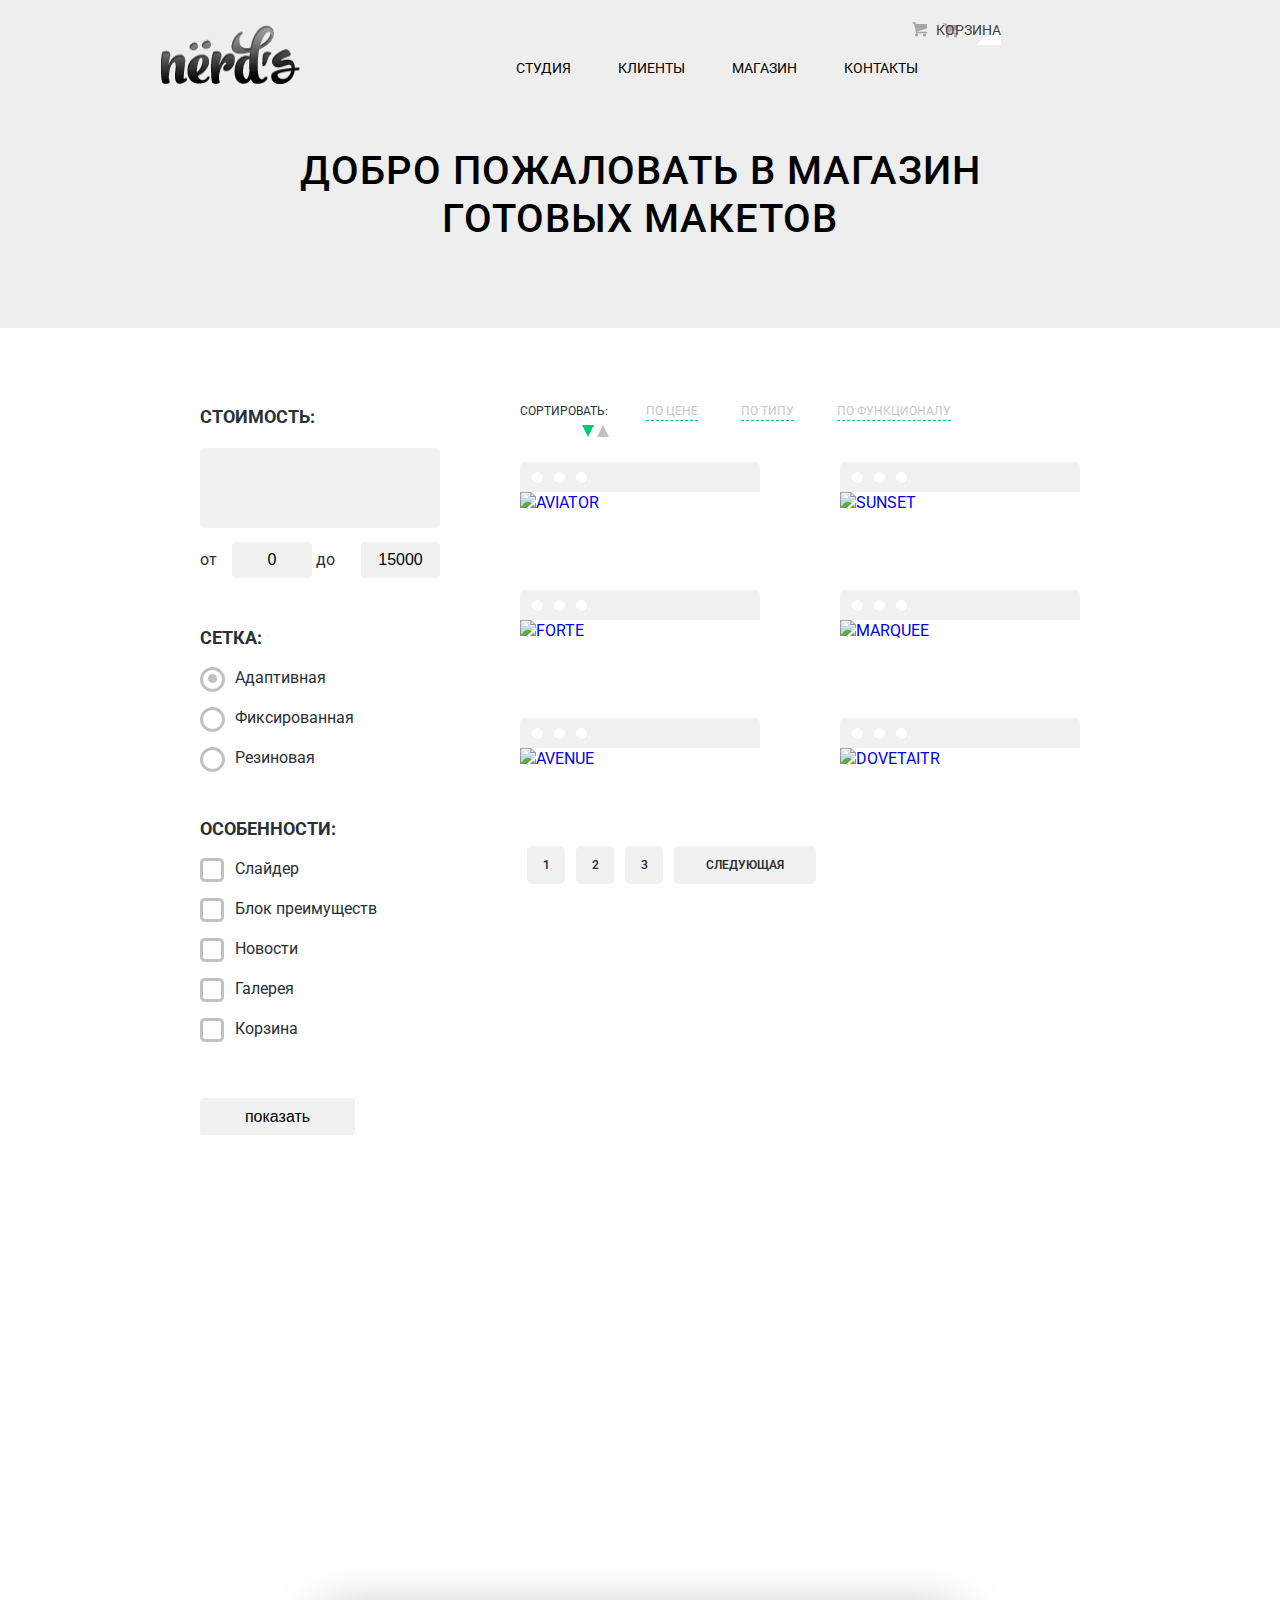
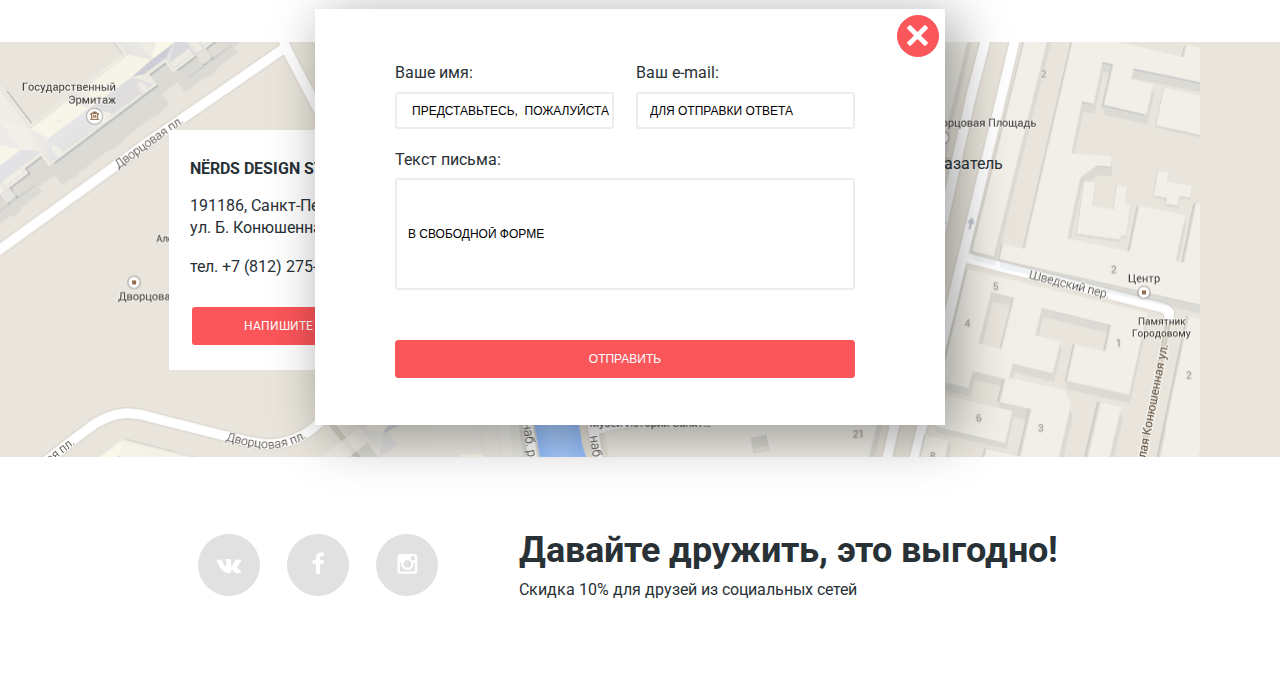
==== commit c8f3bee9: "Почти готовый проект 2" ====
--- a/catalog.html
+++ b/catalog.html
@@ -14,8 +14,8 @@
 					<img src="img/Index/logo.png" width="139" height="59" alt="логотип">
 				</div>
 				<div class="user-block">
-					<img class="basket" src="img/index/basket.png"  width="15" height="15" alt="корзина">
-						<a href="#">корзина</a>
+<!--					<img class="basket" src="img/index/basket.png"  width="15" height="15" alt="корзина">-->
+						<a class="basket" href="#">корзина</a>
 				</div>
 				<nav class="main-navigation">
 					<ul>
--- a/css/style.css
+++ b/css/style.css
@@ -1,976 +1,1113 @@
 * {
-	margin: 0px; 
-	padding: 0px; 
-	outline: none;
+    margin: 0px;
+    padding: 0px;
+    outline: none;
 }
 
 body {
-	font-family: "Roboto",  Tahoma, sans-serif;
-	font-size: 16px;
-	font-weight: normal;
-	line-height: 22px;
-	color: #283136;
-	min-width: 900px;
+    font-family: "Roboto", Tahoma, sans-serif;
+    font-size: 16px;
+    font-weight: normal;
+    line-height: 22px;
+    color: #283136;
+    min-width: 900px;
 }
 
 .clearfix::after {
-   content: "";
-   display: table;
-   clear: both; 
+    content: "";
+    display: table;
+    clear: both;
 }
 
 .wrapper {
-	width: 880px;
-	margin: 0 auto;
-	padding: 0 10px;
+    width: 880px;
+    margin: 0 auto;
+    padding: 0 10px;
 }
 
 h1 {
-	font-size: 36px;
-	line-height: 36px;
+    font-size: 36px;
+    line-height: 36px;
 }
 
 h2 {
-	font-size: 18px;
-	line-height: 30px;
-	text-transform: uppercase;
+    font-size: 18px;
+    line-height: 30px;
+    text-transform: uppercase;
 }
 
 h3 {
-	font-size: 16px;
-	line-height: 22px;
-	text-transform: uppercase;
+    font-size: 16px;
+    line-height: 22px;
+    text-transform: uppercase;
 }
 
 header {
-	background:  #eeeeee;
-	width:  100%;
-	max-height:  435px;
+    background: #eeeeee;
+    width: 100%;
+    max-height: 435px;
+    position: relative;
 }
 
 .header-catalog {
-	height: 328px;
+    height: 328px;
 }
 
 .main-menu {
-	min-height:  85px;
-	font-size: 14px;
+    min-height: 85px;
+    font-size: 14px;
     line-height: 30px;
-	color: #3f3f3f;
+    color: #3f3f3f;
 }
 
 .index-logo {
-	position: absolute;
-	left: 161px;
-	top: 25px;
-	width: 139px;
-	height: 59px;
+    position: absolute;
+    left: 161px;
+    top: 25px;
+    width: 139px;
+    height: 59px;
 }
 
 ul {
-	padding: 0;
-	margin: 0;
-	list-style: none;
+    padding: 0;
+    margin: 0;
+    list-style: none;
 }
 
 a {
-	list-style: none;
-	text-transform: uppercase;
-	text-decoration: none;
+    list-style: none;
+    text-transform: uppercase;
+    text-decoration: none;
 }
 
 b {
-	font-size: 36px;
-	line-height: 36px;
+    font-size: 36px;
+    line-height: 36px;
 }
 
 .user-block {
     float: right;
-	width: 100px;
+    width: 100px;
     color: #000000;
-	margin-top: 53px;
+    margin-top: 53px;
+    position: relative;
+}
+
+.user-block a {
+    padding-left: 28px;
+    margin-left: 7px;
+    color: #3f3f3f;
+	background: #eeeeee url(../img/sprite.png) no-repeat -322px -5px;
+}
+
+.user-block .basket {
+    position: absolute;
+    right: 79px;
+    bottom: 8px;
+/*    background: #eeeeee url(../img/sprite.png) no-repeat -322px -5px;*/
+}
+
+.main-navigation {
+    float: right;
+    margin-top: 53px;
+    margin-right: 15px;
+    font-size: 0px;
+}
+
+.main-navigation li {
+    display: inline-block;
+}
+
+.main-navigation li:first-child {
+    margin-left: 0px;
+}
+
+.main-navigation a {
+    margin-right: 47px;
+    color: #000000;
+    font-size: 14px;
+}
+
+.main-menu a:hover {
+    color: #fb565a;
+}
+
+.main-menu a:focus {
+    color: #000;
+    border-bottom: 2px solid #fb565a;
+    padding-bottom: 5px;
+}
+
+.main-menu a:active {
+    color: #8f8f8f;
+    border-bottom: none;
+}
+
+.slider {
+    min-height: 300px;
+    margin-top: 45px;
+    margin-bottom: 10px;
+    position: relative;
+}
+
+.slider .slide:nth-child(2) {
+    display: none;
+}
+
+.slider .slide:nth-child(3 ) {
+    display: none;
+}
+
+.advantages {
+    float: left;
+    width: 470px;
+    min-height: 230px;
+    color: #283136;
+}
+
+.advantages p {
+    margin: 0;
+    padding: 0;
+    margin-top: -7px;
+}
+
+.advantages-button {
+    display: inline-block;
+    text-align: center;
+    width: 240px;
+    height: 38px;
+    line-height: 38px;
+    border-radius: 3px;
+    background: #fb565a;
+    color: white;
+    font-size: 12px;
+    margin-top: 29px;
+}
+
+.right-block {
+    float: right;
+    max-width: 340px;
+    max-height: 319px;
+    margin-right: 10px;
+    padding-top: 3px;
+}
+
+.slider-indicator {
+    position: absolute;
+    left: 50%;
+    margin-left: -31px;
+    bottom: 23px;
+    font-size: 0;
+}
+
+.slider-indicator .dot {
+    display: inline-block;
+    width: 10px;
+    height: 10px;
+    background: #fff;
+    border-radius: 50%;
+    position: relative;
+}
+
+.slider-indicator .active:after {
+    width: 4px;
+    height: 4px;
+    background: #c1c1c1;
+    border-radius: 50%;
+    position: absolute;
+    left: 50%;
+    top: 50%;
+    margin: -2px 0 0 -2px;
+    display: block;
+    content: '';
+}
+
+.performance {
+    margin-top: 81px;
+    padding: 0 0 80px;
+    border-bottom: 1px solid #eeeeee;
+}
+
+.block {
+    float: left;
+    width: 240px;
+    height: 300px;
+    margin-right: 80px;
+    margin-left: 0px;
+}
+
+.block:last-child {
+    margin-right: 0;
+}
+
+.block h2 {
+    margin-top: 18px;
+    margin-bottom: 13px;
+}
+
+.block p {
+    font-size: 15px;
+    line-height: 22px;
+}
+
+.block a {
+    display: inline-block;
+    width: 140px;
+    height: 38px;
+    font-size: 12px;
+    line-height: 38px;
+    text-align: center;
+    border-radius: 3px;
+    color: #ffffff;
+    margin-top: 26px;
+}
+
+.red {
+    background: #fb565a;
+}
+
+.red:hover {
+    background: #d6494d;
+}
+
+.red:active {
+    background: #b63538;
+    box-shadow: inset 0 3px 0 #9b2d30;
+}
+
+.green {
+    background: #00ca74;
+}
+
+.green:hover {
+    background: #01a25e;
+}
+
+.green:active {
+    background: #009053;
+    box-shadow: inset 0 3px 0 #007b47;
+}
+
+.yellow {
+    background: #efc84a;
+}
+
+.yellow:hover {
+    background: #d6ae2c;
+}
+
+.yellow:active {
+    background: #c09b24;
+    box-shadow: inset 0 3px 0 #a3841f;
+}
+
+.index-content {
+    padding: 0px 0 44px 0;
+    margin: 59px auto 0 auto;
+    position: relative;
+    border-bottom: 1px solid #eeeeee;
+}
+
+.left {
+    float: left;
+    width: 580px;
+    min-height: 350px;
+    margin: 11px 0 0 0;
+}
+
+.left-top {
+    min-height: 150px;
+}
+
+.left-top p {
+    margin-top: 19px;
+}
+
+.left-bottom {
+    min-height: 180px;
+    margin: 28px 0 0 0;
+}
+
+.left-bottom h3 {
+    margin-bottom: 26px;
+}
+
+.left-bottom li {
+    line-height: 14px;
+}
+
+.right {
+    float: right;
+    width: 240px;
+    background: url(../img/index/logo2.png) no-repeat 31px top;
+    padding: 102px 0 0 0;
+}
+
+.right .since {
+    font-size: 16px;
+    color: #000;
+    font-weight: 500;
+    text-align: center;
+    position: relative;
+    margin: 0 0 65px;
+}
+
+.right .since:after {
+    display: block;
+    content: "";
+    height: 1px;
+    position: absolute;
+    left: 0;
+    right: 0;
+    top: 50%;
+    margin-top: -1px;
+    background: #eeeeee;
+    z-index: 1;
+}
+
+.right .since span {
+    display: inline-block;
+    background: #fff;
+    padding: 0 14px;
+    position: relative;
+    z-index: 2;
+    text-transform: uppercase;
+}
+
+.right .red-dot {
+    padding: 22px 0 0 0;
+}
+
+.right .red-dot .dash {
+    margin-bottom: 22px;
+}
+
+.right-top {
+    min-height: 150px;
+    position: relative;
+}
+
+.right-bottom {
+    min-height: 180px;
+    padding-top: 2px;
+}
+
+.right-bottom li {
+    margin-top: 25px;
+    line-height: 14px;
+}
+
+.dash {
+    font-size: 16px;
+    position: relative;
+    padding: 0 0 0 37px;
+    margin-bottom: 30px;
+}
+
+.dash:last-child {
+    margin-bottom: 0;
+}
+
+.dash::before {
+    display: block;
+    content: "";
+    width: 25px;
+    height: 2px;
+    background: #fb565a;
+    position: absolute;
+    left: 0;
+    top: 50%;
+    margin-top: -1px;
+}
+
+
+/*brands*/
+
+.brands a {
+    float: left;
+    height: 165px;
+    line-height: 165px;
+}
+
+.brands a:first-child {
+    width: 197px;
+    margin-left: 12px;
+    margin-right: 122px;
+}
+
+.brands a:first-child img {
+    display: inline-block;
+    margin: 4px 0 0 0;
+}
+
+.brands a:nth-child(2) {
+    width: 199px;
+    margin-right: 115px;
+}
+
+.brands a:nth-child(2) img {
+    display: inline-block;
+    margin: 13px 0 0 0;
+}
+
+.brands a:nth-child(2) {
+    width: 207px;
+}
+
+.brands a:nth-child(3) img {
+    display: inline-block;
+    margin: 10px 0 0 0;
+}
+
+.brands img {
+    vertical-align: middle;
+}
+
+.brands {
+	margin-top: 8px;
+    border-bottom: 1px solid #eeeeee;
+}
+
+.guide {
+    width: 100%;
+    height: 415px;
+    background: #e9e5dc url(../img/index/guide.png) no-repeat center;
+    background-size: cover;
+    position: relative;
+    margin: 90px 0 0 0;
+}
+
+.guide .contacts {
+    position: absolute;
+    left: 13.1666%;
+    top: 88px;
+    box-sizing: border-box;
+    width: 250px;
+    height: 240px;
+    background: white;
+    padding: 15px 21px;
+}
+
+.guide .contacts p:nth-child(3) {
+    margin: 17px 0 0 0;
+}
+
+.guide .contacts h3 {
+    margin: 13px 0 15px;
+}
+
+.letter {
+    display: inline-block;
+    width: 204px;
+    height: 38px;
+    line-height: 38px;
+    margin-top: 29px;
+    margin-left: 2px;
+    background: #fb565a;
+    color: white;
+    text-align: center;
+    font-size: 12px;
+    border-radius: 3px;
+}
+
+.pointer img {
+    position: absolute;
+    right: 10.8333%;
+    top: 111px;
+    width: 230px;
+    height: 190px;
+    z-index: 1;
+}
+
+.form {
+    box-sizing: border-box;
+    width: 630px;
+    height: 416px;
+    padding-left: 80px;
+    padding-right: 90px;
+    padding-top: 53px;
+    padding-bottom: 137px;
+    background: #fff;
+    box-shadow: 10px 10px 50px rgba(0, 0, 0, 0.4);
+    position: absolute;
+    left: 50%;
+    top: -33px;
+    margin-left: -325px;
+    z-index: 5;
+}
+
+form .close {
+    position: absolute;
+    right: 6px;
+    top: 6px;
+    background: #fb565a url(../img/sprite.png) no-repeat -283px -36px;
+    border-radius: 50%;
+    width: 40px;
+    height: 40px;
+    line-height: 40px;
+    border: 1px solid #fb565a;
+    z-index: 100;
+}
+
+.name {
+    display: inline-block;
+}
+
+#name-field {
+    width: 200px;
+    height: 33px;
+    border: 2px solid #ebedef;
+    border-radius: 3px;
+    margin-top: 8px;
+    margin-right: 18px;
+    text-transform: uppercase;
+    font-size: 12px;
+    line-height: 18px;
+    padding-left: 15px;
+}
+
+#name-field:hover {
+    border: 2px solid #a2a9ac;
+}
+
+#name-field:active {
+    border: 2px solid #56bffb;
+}
+
+.email {
+    display: inline-block;
+}
+
+#email-field {
+    display: inline-block;
+    width: 203px;
+    height: 33px;
+    border: 2px solid #ebedef;
+    border-radius: 3px;
+    margin-top: 8px;
+    padding-left: 12px;
+    text-transform: uppercase;
+    font-size: 12px;
+    line-height: 18px;
+}
+
+#email-field:hover {
+    border: 2px solid #a2a9ac;
+}
+
+#email-field:active {
+    border: 2px solid #56bffb;
+}
+
+.infofmation {
+    margin-top: 20px;
+}
+
+/*
+.infofmation label, .infofmation textarea {
+    display: inline-block;                                                       !!!
+}
+
+.infofmation textarea {
+    min-height: 86px;
+    border: 2px solid #d7dcde;
+    border-radius: 2px;
+    padding: 12px 14px;
+    font-size: 12px;
+    font-weight: 500;
+    color: #000000;
+    resize: vertical;
+    width: 93%;
+    display: block;
+    margin: 7px 0 48px;
+}
+*/
+
+#infofmation-field {
+    display: inline-block;
+    width: 445px;
+    height: 108px;
+    border: 2px solid #ebedef;
+    border-radius: 3px;
+    margin-top: 7px;
+    margin-bottom: 50px;
+    padding-left: 11px;
+    text-transform: uppercase;
+    font-size: 12px;
+    line-height: 18px;
+}
+
+#infofmation-field:hover {
+    border: 2px solid #a2a9ac;
+}
+
+#infofmation-field:active {
+    border: 2px solid #56bffb;
+}
+
+.submit {
+    display: inline-block;
+    width: 460px;
+    height: 38px;
+    line-height: 36px;
+    background: #fb565a;
+    text-transform: uppercase;
+    color: white;
+    text-align: center;
+    font-size: 12px;
+    border: 1px solid #fb565a;
+    border-radius: 3px;
+}
+
+footer {
+    width: auto;
+    height: 216px;
+}
+
+.footer-social {
+    float: left;
+    width: 274px;
+    height: 62px;
+    margin-top: 77px;
+    margin-left: -2px;
+}
+
+.social-btn {
+    display: inline-block;
+    background: #e1e1e1;
+    border-radius: 50%;
+    width: 60px;
+    height: 60px;
+    line-height: 67px;
+    text-align: center;
+    border: 1px solid #e1e1e1;
+    margin-right: 23px;
+}
+
+.social-btn:hover {
+    background: #fb565a;
+}
+
+.social-btn:active {
+    background: #d6494d;
+    box-shadow: inset 0 3px 0 #b9464a;
+}
+
+.footer-discont {
+    float: right;
+    width: 550px;
+    height: 70px;
+    margin-top: 75px;
+    margin-right: 11px;
+}
+
+.footer-discont p {
+    margin-top: 11px;
+}
+
+
+/*КАТАЛОГ*/
+
+.header-catalog h1 {
+    font-size: 40px;
+    color: #000;
+    font-weight: 500;
+    text-align: center;
+    margin: 59px 0 0 0;
+    text-transform: uppercase;
+    letter-spacing: 1px;
+    line-height: 48px;
+}
+
+.left-column {
+    float: left;
+    width: 240px;
+    height: 750px;
+    margin-top: 74px;
+}
+
+.scroll-field {
+    display: inline-block;
+    width: 238px;
+    height: 78px;
+    background: #f1f1f1;
+    border: 1px solid #f1f1f1;
+    border-radius: 5px;
+    margin-top: 16px;
+    position: relative;
+}
+
+.scroll-field .ring {
+    display: inline-block;
+    width: 19px;
+    height: 19px;
+    background: yellow;
+    border: 1px solid #fff;
+    border-radius: 50%;
+    box-shadow: inset 0 3px 0 #cfcfcf;
+    position: absolute;
+    left: 0;
+    top: 0;
+    z-index: 2;
+}
+
+#min {
+    display: inline-block;
+    width: 78px;
+    height: 34px;
+    background: #f1f1f1;
+    border: 1px solid #f1f1f1;
+    border-radius: 3px;
+    text-align: center;
+    margin-left: 11px;
+    margin-top: 8px;
+}
+
+#max {
+    display: inline-block;
+    width: 77px;
+    height: 34px;
+    background: #f1f1f1;
+    border: 1px solid #f1f1f1;
+    border-radius: 3px;
+    text-align: center;
+    margin-left: 22px;
+    margin-top: 8px;
+}
+
+.scroll-field span {
+    font-size: 18px;
+    line-height: 30px;
+	padding-left: 10px;
+    text-transform: uppercase;
+}
+
+.grid {
+    margin-top: 45px;
+}
+
+.grid .inp-box {
+    line-height: 30px;
+    margin-top: 10px;
+    padding: 0 0 0 35px;
+    position: relative;
+}
+
+.grid .inp-box input {
+    display: none!important;
+}
+
+.grid .inp-box label {
+    cursor: pointer;                                            /*курсор-рука*/
+}
+
+.grid .inp-box label:before {                                 /*окружности*/
+    position: absolute;
+    left: 0;
+    top: 4px;
+    width: 19px;
+    height: 19px;
+    border: 3px solid #c1c1c1;
+    border-radius: 50%;
+    content: '';
+    display: block;
+}
+
+.grid .inp-box input:checked + label:after {               /*   точки в окружностях*/
+    display: block;
+    content: "";
+    width: 9px;
+    height:9px;
+    background: #c1c1c1;
+    border-radius: 50%;
+    position: absolute;
+    left: 8px;
+    top: 11px;
+}
+
+#grid-selection {                                                    /*???*/
+    display: inline-block;
+    background: #c1c1c1;
+    border-radius: 20%;
+    width: 24px;
+    height: 24px;
+    line-height: 24px;
+    text-align: center;
+    border: 10px solid #e1e1e1;
+}
+
+.features {
+    margin-top: 41px;
+}
+
+.features .inp-box2 {
+    line-height: 30px;
+    margin-top: 10px;
+    padding: 0 0 0 35px;
 	position: relative;
 }
 
-.user-block a{
-	padding-left: 28px;
-	margin-left: 7px;
-	color: #3f3f3f;
-}
-
-.user-block .basket {
-	position: absolute;
-	right: 79px;
-	bottom: 8px;
-}
-
-.main-navigation {
-	float: right;
-	margin-top: 53px;
-	margin-right: 15px;
-	font-size: 0px;
-}
-
-.main-navigation li {
-	display: inline-block; 
-}
-
-.main-navigation li:first-child {
-	margin-left: 0px;
-}
-
-.main-navigation a {
-	margin-right: 47px;
-	color: #000000; 
-	font-size: 14px;
-}
-
-.main-menu a:hover {
-	color: #fb565a;
-}
-
-.main-menu a:focus {
-	color: #000;
-	border-bottom: 2px solid #fb565a;
-	padding-bottom: 5px;
-}
-
-.main-menu a:active {
-	color: #8f8f8f;
-	border-bottom: none;
-}
-
-.slider  {
-	min-height: 300px;
-	margin-top: 45px;
-	margin-bottom: 10px;
-	position: relative;
-}
-
-.slider .slide:nth-child(2) {
-	display: none;
-}
-
-.slider .slide:nth-child(3) {
-	display: none;
-}
-
-.advantages {
-	float: left;
-	width: 470px;
-	min-height: 230px;
-	color: #283136;
-}
-
-.advantages p {
-	margin: 0;
-	padding: 0;
-	margin-top: -7px;
-}
-
-.advantages-button {
+.features .inp-box2 input {
+    display: none!important;
+}
+
+.features .inp-box2 label {
+    cursor: pointer;                                            /*курсор-рука*/
+}
+
+.features .inp-box2 label:before {                                 /*боксы*/
+    position: absolute;
+    left: 0;
+    top: 4px;
+    width: 18px;
+    height: 18px;
+    border: 3px solid #c1c1c1;
+    border-radius: 5px;
+    content: "";
+    display: block;
+}
+
+
+
+
+
+
+
+.show {
+    display: inline-block;
+    width: 155px;
+    height: 37px;
+    line-height: 30px;
+    border: 1px solid #f1f1f1;
+    border-radius: 3px;
+    background: #f1f1f1;
+    margin: 54px 0 0 0;
+}
+
+.show:hover {
+    background: #e5e5e5;
+}
+
+.show:active {
+    background: #d5d5d5;
+    box-shadow: inset 0 3px 0 #b5b5b5;
+}
+
+.right-column {
+    float: right;
+    width: 560px;
+    height: 1150px;
+    margin-top: 74px;
+}
+
+.sorting {
+    display: inline-block;
+    width: 560px;
+    font-size: 12px;
+    line-height: 18px;
+    text-transform: uppercase;
+    margin-bottom: 20px;
+}
+
+.sorting span:first-child {
+    display: inline-block;
+}
+
+.sorting .navigation-sorting {
+    display: inline-block;
+    margin-left: 35px;
+}
+
+.sorting .sorting-buttons {
+    display: inline-block;
+    margin-left: 62px;
+}
+.navigation-sorting li {
+    display: inline-block;
+	font-size: 0;
+}
+
+.navigation-sorting a {
 	display: inline-block;
-	text-align:center;
-	width: 240px;
-	height: 38px;
-	line-height: 38px;
-	border-radius: 3px;
-	background: #fb565a;
-	color: white;
-	font-size: 12px;
-	margin-top: 29px;
-}
-
-.right-block {
-	float:  right;
-	max-width: 340px;
-	max-height: 319px;
-	margin-right: 10px;
-	padding-top: 3px;
-}
-
-.slider-indicator {
-	position: absolute;
-	left: 425px;
-	bottom: 23px;
-}
-
-.performance {
-	margin-top: 81px;
-	padding: 0 0 80px;
-	border-bottom: 1px solid #eeeeee;
-}
-
-.block {
-	float: left;
-	width: 240px;
-	height: 300px;
-	margin-right: 80px;
-	margin-left: 0px;
-}
-
-.block:last-child {
-	margin-right: 0;
-}
-
-.block h2 {
-	margin-top: 18px;
-	margin-bottom: 13px;
-}
-
-.block p {
-	font-size: 15px;
-	line-height: 22px;
-}
-
-.block a {
-	display: inline-block;
-	width: 140px;
-	height: 38px;
-	font-size: 12px;
-	line-height: 38px;
-	text-align: center;
-	border-radius: 3px;
-	color: #ffffff;
-	margin-top: 26px;
-}
-
-.red {
-	background: #fb565a;
-}
-
- .red:hover {
-	background: #d6494d;
-}
-
- .red:active {
-	background: #b63538;
-	box-shadow: inset 0 3px 0 #9b2d30;
-}
-
-.green {
-	background: #00ca74;
-}
-
- .green:hover {
-	background: #01a25e;
-}
-
- .green:active {
-	background: #009053;
-	box-shadow: inset 0 3px 0 #007b47;
-}
-
-.yellow {
-	background: #efc84a;
-}
-
- .yellow:hover {
-	background: #d6ae2c;
-}
-
- .yellow:active {
-	background: #c09b24;
-	box-shadow: inset 0 3px 0 #a3841f;
-}
-
-.index-content {
-	padding: 0px 0 44px 0;
-	margin: 59px auto 0 auto;
-	position: relative;       
-	border-bottom: 1px solid #eeeeee;
-}
-
-.left {
-	float: left;
-	width: 580px;
-	min-height: 350px;
-	margin: 11px 0 0 0;
-}
-
-.left-top {
-	min-height: 150px;
-}
-
-.left-top p{
-	margin-top: 19px;
-}
-
-.left-bottom {
-	min-height: 180px;
-	margin: 28px 0 0 0;
-}
-.left-bottom h3 {
-	margin-bottom: 26px;
-}
-.left-bottom li {
-	line-height: 14px;
-}
-
-.right {
-	float: right;
-	width: 240px;
-	background: url(../img/index/logo2.png) no-repeat 31px top;
-	padding: 102px 0 0 0;
-}
-.right .since {
-	font-size: 16px;
-	color: #000;
-	font-weight: 500;
-	text-align: center;
-	position: relative;
-	margin: 0 0 65px;
-}
-.right .since:after {
-	display: block;
-	content: "";
-	height: 1px;
-	position: absolute;
-	left: 0;
-	right: 0;
-	top: 50%;
-	margin-top: -1px;
-	background: #eeeeee;
-	z-index: 1;
-}
-.right .since span {
-	display: inline-block;
-	background: #fff;
-	padding: 0 14px;
-	position: relative;
-	z-index: 2;
-	text-transform: uppercase;
-}
-.right .red-dot {
-	padding: 22px 0 0 0;
-}
-.right .red-dot .dash {
-	margin-bottom: 22px;
-}
-.right-top {
-	min-height: 150px;
-	position: relative;
-}
-
-.right-bottom {
-	min-height: 180px;
-	padding-top: 2px;                          
-}
-
-.right-bottom li {
-	margin-top: 25px;
-	line-height: 14px;
-}
-
-.dash {
-	font-size: 16px;
-	position: relative;
-	padding: 0 0 0 37px;
-	margin-bottom: 30px;
-}
-
-.dash:last-child {
-	margin-bottom: 0;
-}
-
-.dash::before {
-	display: block; 
-	content: ""; 
-	width: 25px; 
-	height: 2px;  
-	background: #fb565a; 
-	position: absolute; 
-	left: 0; 
-	top: 50%; 
-	margin-top: -1px;
-}
-
-/*brands*/
-.brands a {
-	float: left;
-	height: 165px;
-	line-height: 165px;
-}
-
-.brands a:first-child {
-	width: 197px;
-	margin-left: 12px;
-	margin-right: 122px;
-}
-
-.brands a:first-child img {
-	display: inline-block;
-	margin: 4px 0 0 0;
-}
-
-.brands a:nth-child(2) {
-	width: 199px;
-	margin-right: 115px;
-}
-
-.brands a:nth-child(2) img {
-	display: inline-block;
-	margin: 13px 0 0 0;
-}
-
-.brands a:nth-child(2) {
-	width: 207px;
-}
-
-.brands a:nth-child(3) img {
-	display: inline-block;
-	margin: 10px 0 0 0;
-}
-
-.brands img {
-	vertical-align: middle;
-}
-
-.guide {
-	width: 100%;
-	height: 415px;
-	background: #e9e5dc url(../img/index/guide.png) no-repeat center;
-	background-size: cover;
-	position: relative;
-}
-
-.guide .contacts {
-	position: absolute;
-	left: 13.1666%;
-	top: 88px;
-	box-sizing: border-box;
-	width: 250px;
-	height: 240px;
-	background: white;
-	padding: 15px 21px;
-}
-
-.guide .contacts h3{
-	margin-top: 13px;
-}
-
-.letter {
-	display: inline-block;
-	width: 204px;
-	height: 38px;
-	line-height: 38px;
-	margin-top: 12px;
-	margin-left: 2px;
-	background: #fb565a;
-	color: white;
-	text-align: center;
-	font-size: 12px;
-	border-radius: 3px;
-}
-
-.pointer  img{
-	position: absolute;
-	right:  10.8333%;
-	top: 111px;
-	width: 230px;
-	height: 190px;
-	z-index: 1;                     
-}
-
-.form {
-/*	display: none;*/
-	box-sizing: border-box;
-	width: 630px;
-    height: 416px;
-	padding-left: 80px;
-	padding-right: 90px;
-	padding-top: 53px;
-	padding-bottom: 137px;
-	background: white;
-	box-shadow: 10px 10px 50px rgba(0,0,0,0.4);
-	position: relative;
-}
-
-form .close {
-	position: absolute;
-	right: 6px;
-	top: 6px;
-	background: #fb565a;
-	border-radius: 50%;
-	width: 40px;
-	height: 40px;
-	line-height: 40px;
-	border: 1px solid #fb565a; 
-	z-index: 100;
-}
-
-.name {
-	display: inline-block;
-}
-
-#name-field {
-	width: 215px;
-	height: 30px;
-	border: 2px solid #ebedef;
-	border-radius: 3px;
-	margin-top: 8px;
-	margin-right: 18px;
-	text-align: center;
-	text-transform: uppercase;
-	font-size: 12px;
-	line-height: 18px;
-}
-
-#name-field:hover {
-	border: 2px solid #a2a9ac;
-}
-
-#name-field:active {
-	border: 2px solid #56bffb;
-}
-
-.email {
-	display: inline-block;
-}
-
-#email-field {
-	display: inline-block;
-	width: 203px;
-	height: 30px;
-	border: 2px solid #ebedef;
-	border-radius: 3px;
-	margin-top: 8px;
-	padding-left: 12px;
-	text-transform: uppercase;
-	font-size: 12px;
-	line-height: 18px;
-}
-
-#email-field:hover {
-	border: 2px solid #a2a9ac;
-}
-
-#email-field:active {
-	border: 2px solid #56bffb;
-}
-
-.infofmation {
-	display: inline-block;
-	margin-top: 20px;
-}
-
-#infofmation-field {
-	display: inline-block;
-	width: 440px;
-	height: 108px;
-	border: 2px solid #ebedef;
-	border-radius: 3px;
-	margin-top: 7px;
-	margin-bottom: 47px;
-    padding-left: 11px;
-	text-transform: uppercase;
-	font-size: 12px;
-	line-height: 18px;
-}
-
-#infofmation-field:hover {
-	border: 2px solid #a2a9ac;
-}
-
-#infofmation-field:active {
-	border: 2px solid #56bffb;
-}
-
-.infofmation {
-	display: inline-block;
-	margin-top: 20px;
-}
-
-.submit {
-	display: inline-block;
-	width: 460px;
-	height: 38px;
-	line-height: 36px;
-	background: #fb565a;
-	text-transform: uppercase;
-	color: white;
-	text-align: center;
-	font-size: 12px;
-	border: 1px solid #fb565a;
-	border-radius: 3px;
-}
-
-footer {
-	width: auto;
-	height: 216px;
-}
-
-.footer-social {
-	float: left;
-	width: 274px;
-	height: 62px;
-	margin-top: 77px;
-	margin-left: -2px;
-}
-
-.social-btn {
- 	display: inline-block; 
-	background: #e1e1e1;
-	border-radius: 50%;
-	width: 60px;
-	height: 60px;
-	line-height: 67px;
-	text-align: center;
-	border: 1px solid #e1e1e1; 
-	margin-right: 23px;
-}
-
-.social-btn:hover {
-	background: #fb565a;
-} 
-
-.social-btn:active {
-	background: #d6494d;
-	box-shadow: inset 0 3px 0 #b9464a;
-} 
-
-.footer-discont {
-	float: right;
-	width: 550px;
-	height: 70px;
-	margin-top: 75px;
-	margin-right: 34px;
-}
-
-.footer-discont p {
-	margin-top: 11px;
-}
-
-/*КАТАЛОГ*/
-
-.header-catalog h1 {
-	font-size: 40px;
-	color: #000;
-	font-weight: 500;
-	text-align: center;
-	margin: 59px 0 0 0;
-	text-transform: uppercase;
-	letter-spacing: 1px;
-	line-height: 48px;
-}
-
-.left-column {
-	float: left;
-	width: 240px;
-	height: 750px;
-	margin-top:  74px;
-}
-
-.scroll-field {
-	display: inline-block;
-	width: 238px;
-	height: 78px;
-	background: #f1f1f1;  
-	border: 1px solid #f1f1f1;
-	border-radius: 5px;
-	margin-top: 16px;
-	position: relative;
-}
-
-.scroll-field .ring {
-	display: inline-block;
-	width: 19px;
-	height: 19px;
-	background: yellow;
-	border: 1px solid #fff;
-	border-radius: 50%;
-	box-shadow: inset 0 3px 0 #cfcfcf;
-	position: absolute;
-	left: 0;
-	top: 0;
-	z-index: 2;
-}
-
-#min {
-	display: inline-block;
-	width: 78px;
-	height: 34px;
-	background: #f1f1f1;
-	border: 1px solid #f1f1f1;
-	border-radius: 3px;
-	text-align: center;
-	margin-left: 11px;
-	margin-top: 8px;
-}
-
-#max {
-	display: inline-block;
-	width: 77px;
-	height: 34px;
-	background: #f1f1f1;
-	border: 1px solid #f1f1f1;
-	border-radius: 3px;
-	text-align: center;
-	margin-left: 22px;
-	margin-top: 8px;
-}
-
-.scroll-field span {
-	font-size: 18px;
-	line-height: 30px;
-	text-decoration: underline;
-}
-
-.grid {
-	margin-top: 45px;
-}
-
-.grid .inp-box {
-	line-height: 30px;
-	margin-top: 10px;
-	margin-left: 18px;
-	padding: 0;
-}
-
-#grid-selection {
-	display: inline-block; 
-	background: #c1c1c1;
-	border-radius: 20%;
-	width: 24px;
-	height: 24px;
-	line-height: 24px;
-	text-align: center;
-	border: 10px solid #e1e1e1; 
-}
-
-.features {
-	margin-top: 41px;
-}
-
-.features .inp-box2 {
-	line-height: 30px;
-	margin-top: 10px;
-	margin-left: 18px;
-	padding: 0;
-}
-
-.show {
-	display: inline-block;
-	width: 155px;
-	height: 37px;
-	line-height: 30px;
-	border: 1px solid #f1f1f1;
-	border-radius: 3px;
-	background: #f1f1f1; 
-	margin: 54px 0 0 0;
-}
-
-.show:hover {
-	background: #e5e5e5;
-}
-
-.show:active {
-	background: #d5d5d5;
-	box-shadow: inset 0 3px 0 #b5b5b5;
-}
-
-.right-column {
-	float: right;
-	width: 560px;
-	height: 1150px;
-	margin-top: 74px;
-}
-
-.sorting {
-	display:inline-block;
-	width: 560px;
-	font-size: 12px;
-	line-height: 18px;
-	text-transform: uppercase;
-	margin-bottom: 20px;
-}
-
-.navigation-sorting li {
-	font-size: 0;
-	display:inline-block;
-}
-
-.navigation-sorting a {
-	font-size: 12px;
-	display:inline-block;
+    font-size: 12px;
     margin-right: 40px;
-	color: #c7c7c7;
-	border-bottom: 1px dashed  #00ca74;
+    color: #c7c7c7;
+    border-bottom: 1px dashed #00ca74;
 }
 
 .navigation-sorting a:hover {
-	border-bottom: 1px solid  #00ca74;
+    border-bottom: 1px solid #00ca74;
 }
 
 .button-down {
-	display: inline-block;
-	width: 0;
+    display: inline-block;
+    width: 0;
     height: 0;
-    border-top: 12px solid #c1c1c1;
+    border-top: 12px solid #00ca74;
     border-left: 6px solid transparent;
     border-right: 6px solid transparent;
 }
 
 .button-up {
-	display: inline-block;
-	width: 0;
+    display: inline-block;
+    width: 0;
     height: 0;
     border-left: 6px solid transparent;
     border-right: 6px solid transparent;
-	border-bottom: 12px solid #c1c1c1;
-}		
-
+    border-bottom: 12px solid #c1c1c1;
+}
+
+/*
 .button-down:active {
-border-bottom: 12px solid #000;	
-}
+    border-bottom: 12px solid #000;
+}
+*/
 
 .button-up:active {
-border-bottom: 12px solid #000;	
+    border-bottom: 12px solid #000;
 }
 
 .button-down:focus {
-border-bottom: 12px solid #00ca74;	
+    border-bottom: 12px solid #00ca74;
 }
 
 .button-up:focus {
-border-bottom: 12px solid #00ca74;	
+    border-bottom: 12px solid #00ca74;
 }
 
 .portfolio {
-	float: right;
-	width: 560px;
+    float: right;
+    width: 560px;
 }
 
 .item {
-	display: inline-block;
-/*	margin-bottom: 80px;*/
-	position: relative;
+    display: inline-block;
+    margin-bottom: 76px;
+    position: relative;
 }
 
 .item:nth-child(2n) {
-	margin-left: 76px;       /*80 не работает*/
+    margin-left: 76px;
 }
 
 .item .dots {
-	width: 240px;
-	height: 30px;
-	background: #f1f1f1;
-	border-radius: 5px 5px 0 0;
+    width: 240px;
+    height: 30px;
+    background: #f1f1f1;
+    border-radius: 5px 5px 0 0;
 }
 
 .item .dots:hover {
-	background: #797979;
+    background: #797979;
 }
 
 .dot {
-	display: inline-block;
-	width: 9px;
-	height: 9px;
-	line-height: 9px;
-	border-radius: 50%;
-	border: 1px solid white;
-	background: white;
-	margin-left: 7px;
-	margin-top: 10px;
+    display: inline-block;
+    width: 9px;
+    height: 9px;
+    line-height: 9px;
+    border-radius: 50%;
+    border: 1px solid white;
+    background: white;
+    margin-left: 7px;
+    margin-top: 10px;
 }
 
 .dot:first-child {
-	margin-left: 12px;
-}
-
-.item  .price {
-	display: none;
-}
-
-.item:hover  .price  {
-	display: inline-block;
-	box-sizing: border-box;
-	width: 201px;
-	height: 200px;
-	background: #fff;
-	padding: 36px 20px 30px 20px;
-	position: absolute;
-	left: 20px;
-	top: 50px;
-	z-index: 1;
+    margin-left: 12px;
+}
+
+.item .price {
+    display: none;
+}
+
+.item:hover .price {
+    display: inline-block;
+    box-sizing: border-box;
+    width: 201px;
+    height: 200px;
+    background: #fff;
+    padding: 36px 20px 30px 20px;
+    position: absolute;
+    left: 20px;
+    top: 50px;
+    z-index: 1;
 }
 
 .price h4 {
-	font-size: 18px;
-	line-height: 18px;
-	font-weight: 500;
-	color: #000;
-	text-transform: uppercase;
-	text-align: center;
+    font-size: 18px;
+    line-height: 18px;
+    font-weight: 500;
+    color: #000;
+    text-transform: uppercase;
+    text-align: center;
 }
 
 .price p {
-	font-size: 14px;
-	line-height: 20px;
-	text-align: center;
-	padding-top: 19px;
-	padding-bottom: 30px;
+    font-size: 14px;
+    line-height: 20px;
+    text-align: center;
+    padding-top: 19px;
+    padding-bottom: 30px;
 }
 
 .price button {
     display: inline-block;
-	width: 138px;
-	height: 36px;
-	font-size: 16px;
-	line-height: 38px;
-	text-align: center;
-	border-radius: 3px;
-	color: #ffffff;
-	background: #fb565a;
-	border: 1px solid #fb565a;
-	text-align: center;
-	margin: 0 auto;
+    width: 138px;
+    height: 36px;
+    font-size: 16px;
+    line-height: 38px;
+    text-align: center;
+    border-radius: 3px;
+    color: #ffffff;
+    background: #fb565a;
+    border: 1px solid #fb565a;
+    text-align: center;
+	vertical-align: middle;
+    margin: 0 auto;
 }
 
 .price button:hover {
-   background: #d6494d;
+    background: #d6494d;
 }
 
 .price button:active {
-   background: #b63538;
-   box-shadow: inset 0 3px 0 #9b2d30;
+    background: #b63538;
+    box-shadow: inset 0 3px 0 #9b2d30;
 }
 
 .page-navigator a {
-	display: inline-block;
-	min-width: 35px;
-	height: 35px;
-	line-height: 35px;
-	border-radius: 5px;
-	text-align: center;
-	color: #303030;
-	font-size: 12px;
-	font-weight: 600;
-	background: #e5e5e5;
-	border: 1px solid #e5e5e5;
-	margin-left: 7px;
+    display: inline-block;
+    min-width: 34px;
+    height: 34px;
+    line-height: 34px;
+    border-radius: 5px;
+    text-align: center;
+    color: #303030;
+    font-size: 12px;
+    font-weight: 600;
+    background: #f1f1f1;
+    border: 2px solid #f1f1f1;
+    margin-left: 7px;
 }
 
 .page-navigator .next {
-	display: inline-block;
-	padding:  0 30px 0 30px;
-}
-
-.page-navigator  .active {
-	background: #fff;
-	border: 2px solid #e5e5e5;
-}
-
-
-
-
-
-
-
-
-
-
-
-
-
-
+    display: inline-block;
+    padding: 0 30px 0 30px;
+}
+
+.page-navigator a:hover {
+    background: #e5e5e5;
+    border: 2px solid #e5e5e5;
+}
+
+.page-navigator a:active {
+    background: #d5d5d5;
+    border: 2px solid #d5d5d5;
+	box-shadow: inset 0 3px 0 #b5b5b5;
+}
+
+.page-navigator a:focus {
+    background: #fff;
+    border: 2px solid #f2f2f2;
+}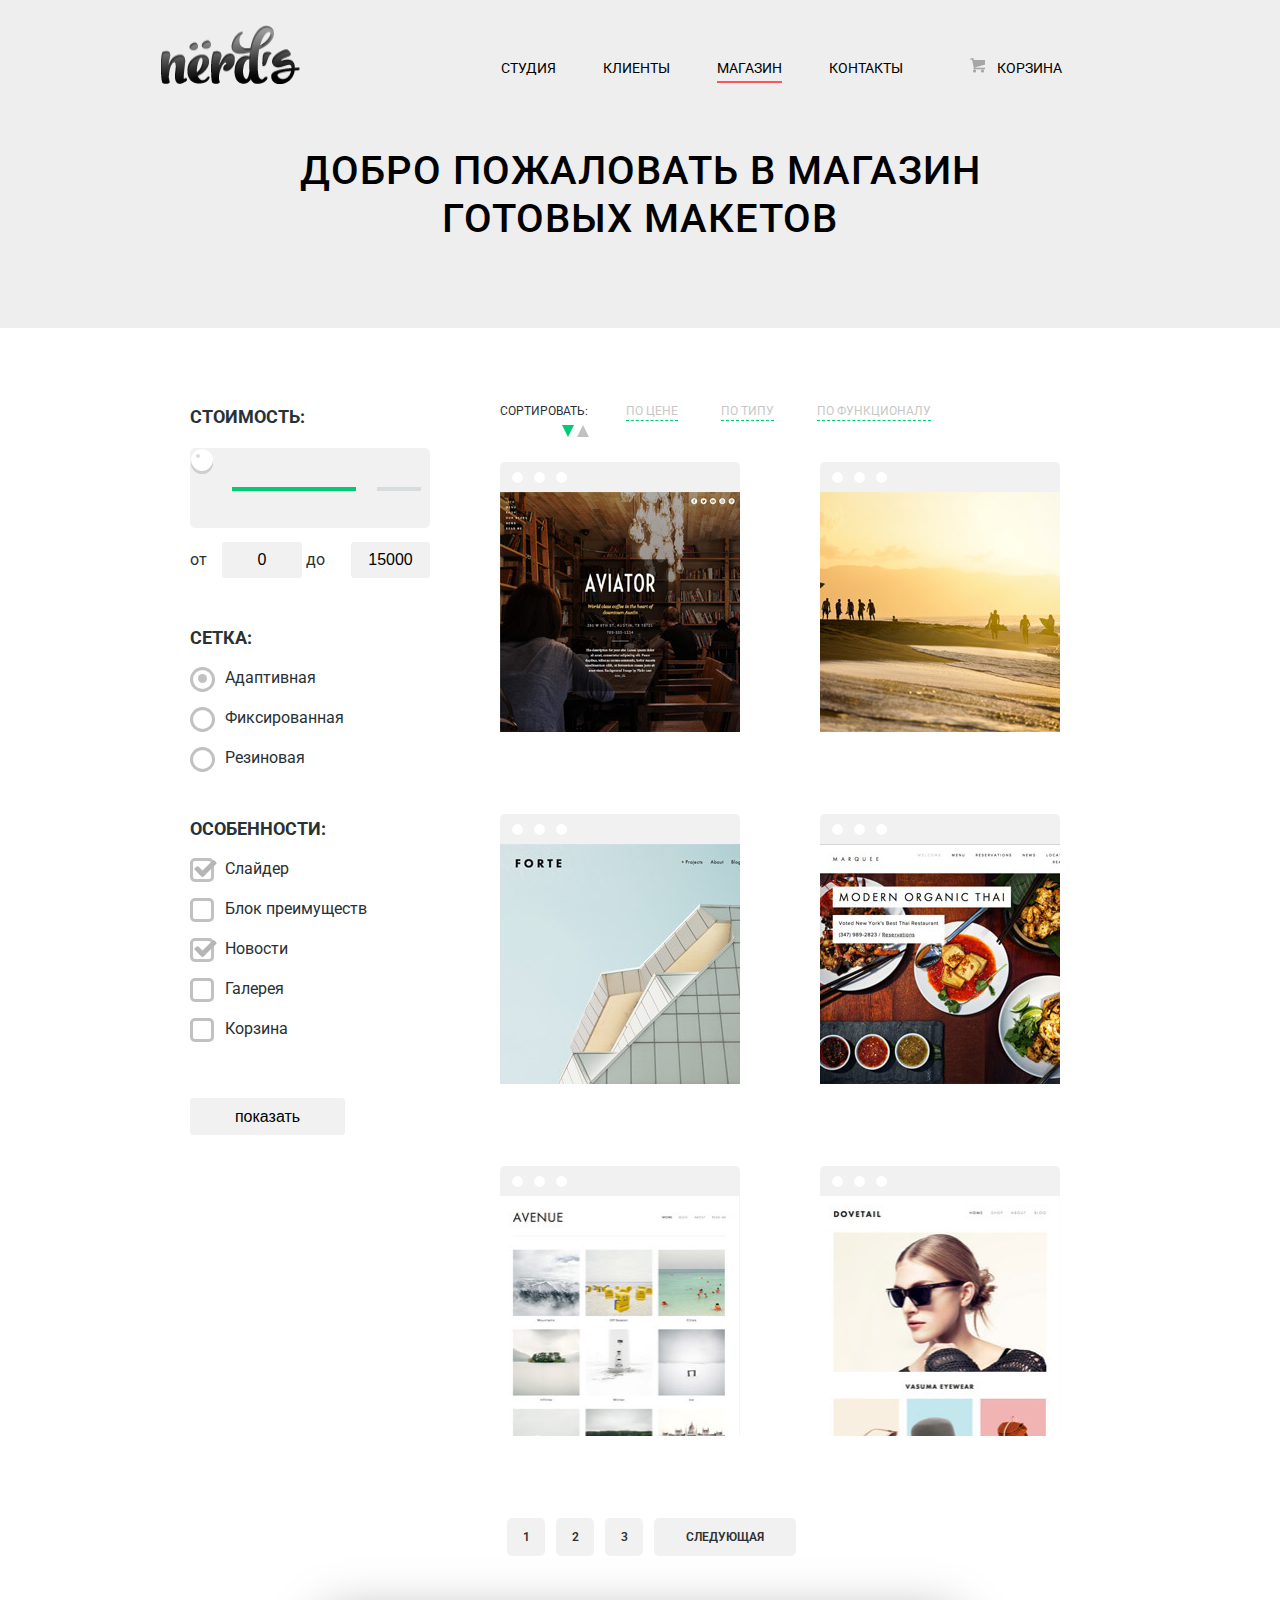
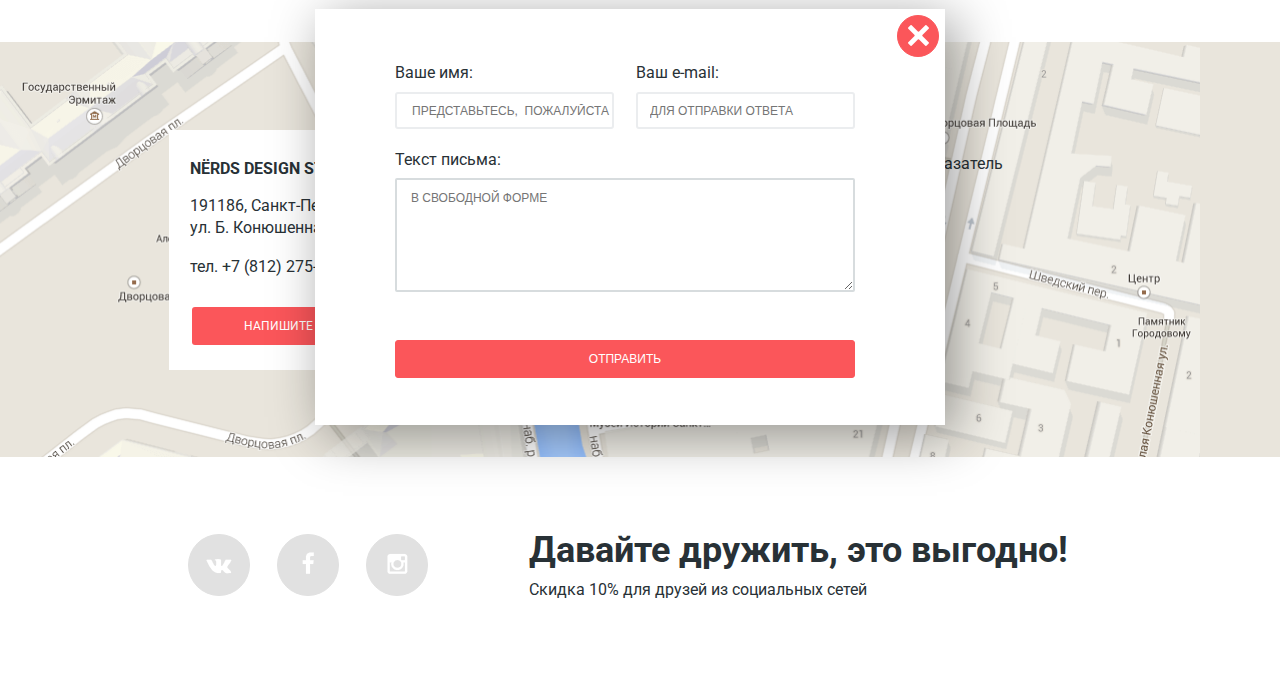
==== commit e94a2574: "Почти готовый проект3" ====
--- a/catalog.html
+++ b/catalog.html
@@ -13,20 +13,20 @@
 				<div class="index-logo">
 					<img src="img/Index/logo.png" width="139" height="59" alt="логотип">
 				</div>
-				<div class="user-block">
-<!--					<img class="basket" src="img/index/basket.png"  width="15" height="15" alt="корзина">-->
-						<a class="basket" href="#">корзина</a>
-				</div>
+				<a  href="#" class="user-block">
+					<span class="icon-basket"></span>
+					<div class="basket">корзина</div>
+				</a>
 				<nav class="main-navigation">
 					<ul>
 						<li>
-							<a href="#">студия</a>
+							<a href="index.html">студия</a>
 						</li>
 						<li>
 							<a href="#">клиенты</a>
 						</li>
 						<li>
-							<a href="#">магазин</a>
+							<a class="active" href="/">магазин</a>
 						</li>
 						<li>
 							<a href="#">контакты</a>
@@ -43,8 +43,10 @@
 						<div class="val">
 							<h2>стоимость:</h2>
 							<div class="scroll-field">
-								<div class="rihg">
+								<div class="ring1 ">
 									<div class="green-line"></div>
+								</div>	
+								<div class="ring2">
 									<div class="gray-line"></div>
 								</div>
 							</div>
@@ -73,6 +75,9 @@
 							<div class="inp-box2">
 								<input id="features-selection" type="checkbox" name="features" checked>
 								<label for="features-selection"> Слайдер</label>
+								<span class="checkmark">
+								<div class="checkmark_stem"></div>
+								<div class="checkmark_kick"></div>
 							</div>
 							<div class="inp-box2">
 								<input id="features-selection2" type="checkbox" name="features">
@@ -111,8 +116,8 @@
 						</ul>
 					</div>
 					<div class="sorting-buttons">
-						<div class="button-down"></div>
-						<div class="button-up"></div>
+						<a class="button-down" href="#"></a>
+						<a class="button-up" href="#"></a>
 					</div>
 		 		</div>
 		 		<div class="portfolio">
@@ -122,7 +127,7 @@
 							<div class="dot"></div>
 							<div class="dot"></div>
 						</div>
-						<a href="#"><img src="img/Catalog/aviator.jpg" width="240" height="240" alt="aviator"></a>
+						<a href="#"><img src="img/catalog/aviator.jpg" width="240" height="240" alt="aviator"></a>
 						<div class="price">
 							<h4>aviator</h4>
 							<p>Одностраничный макет с авторским дизайном</p>
@@ -135,7 +140,7 @@
 							<div class="dot"></div>
 							<div class="dot"></div>
 						</div>
-		 				<a href="#"><img src="img/Catalog/sunset.jpg" width="240" height="240" alt="sunset"></a>
+		 				<a href="#"><img src="img/catalog/sunset.jpg" width="240" height="240" alt="sunset"></a>
 		 				<div class="price">
 							<h4>sunset</h4>
 							<p>Интернет-магазин с личным кабинетом</p>
@@ -148,7 +153,7 @@
 							<div class="dot"></div>
 							<div class="dot"></div>
 						</div>
-		 				<a href="#"><img src="img/Catalog/forte.jpg" width="240" height="240" alt="forte"></a>
+		 				<a href="#"><img src="img/catalog/forte.jpg" width="240" height="240" alt="forte"></a>
 		 				<div class="price">
 							<h4>forte</h4>
 							<p>Отличный макет для личного блога</p>
@@ -161,7 +166,7 @@
 							<div class="dot"></div>
 							<div class="dot"></div>
 						</div>
-		 				<a href="#"><img src="img/Catalog/marquee.jpg" width="240" height="240" alt="marquee"></a>
+		 				<a href="#"><img src="img/catalog/marquee.jpg" width="240" height="240" alt="marquee"></a>
 		 				<div class="price">
 							<h4>modern organic thai</h4>
 							<p>Сайт для ресторана быстрого питания</p>
@@ -174,10 +179,10 @@
 							<div class="dot"></div>
 							<div class="dot"></div>
 						</div>
-		 				<a href="#"><img src="img/Catalog/avenue.jpg" width="240" height="240" alt="avenue"></a>
+		 				<a href="#"><img src="img/catalog/avenue.jpg" width="240" height="240" alt="avenue"></a>
 		 				<div class="price">
 							<h4>avenue</h4>
-							<p>Макет для блога о путешествияхм</p>
+							<p>Макет для блога о путешествиях</p>
 							<button class="buy" type="submit">8000 Р.</button>
 						</div>
 		 			</div>
@@ -187,7 +192,7 @@
 							<div class="dot"></div>
 							<div class="dot"></div>
 						</div>
-		 				<a href="#"><img src="img/Catalog/dovetail.jpg" width="240" height="240" alt="dovetaitr"></a>
+		 				<a href="#"><img src="img/catalog/dovetail.jpg" width="240" height="240" alt="dovetaitr"></a>
 		 				<div class="price">
 							<h4>dovetail</h4>
 							<p>Интернет-магазин с галереей товаров</p>
@@ -215,24 +220,26 @@
 				<div class="pointer">
 					<img src="img/Index/pointer.png" width="230" height="190"  alt="указатель">
 				</div>
-				<form  action="#" method="post">
-					<div class="form"> 
-						<div class="name">
-							<label for="name-field">Ваше имя:</label><br>
-							<input type="text" name="name" id="name-field" value="представьтесь,  пожалуйста">
-						</div>
-						<div class="email">
-							<label for="email-field">Ваш e-mail:</label><br>
-							<input type="text" name="email" id="email-field" value="для отправки ответа">
-						</div>
-						<div class="infofmation">
-							<label for="infofmation-field">Текст письма:</label><br>
-							<input type="text" name="infofmation" id="infofmation-field"  value="в свободной форме">
-						</div>
-							<input class="submit" type="submit" value="отправить">
-                        	<div class="close"></div>
-	           		</div>
-				</form>
+				<form action="#" method="post">
+                	<div class="form">
+                    	<div class="name">
+                       	 	<label for="name-field">Ваше имя:</label>
+                       		 <br>
+                        	<input type="text" name="name" id="name-field" class="name-field" placeholder="представьтесь,  пожалуйста">
+                    	</div>
+                   		<div class="email">
+                        	<label for="email-field">Ваш e-mail:</label>
+                        	<br>
+                        	<input type="text" name="email" id="email-field" class="email-field" placeholder="для отправки ответа">
+                    	</div>
+                    	<div class="infofmation">
+                        	<label for="infofmation">Текст письма:</label>
+                        	<textarea name="infofmation" id="infofmation-field"  placeholder="В СВОБОДНОЙ ФОРМЕ"></textarea>
+                    	</div>
+                    	<input class="submit" type="submit" value="отправить">
+                   		 <div class="close"></div>
+                	</div>
+           		</form>
 			</div>	 
 		</main>
 		<footer>
--- a/css/style.css
+++ b/css/style.css
@@ -20,7 +20,7 @@
 }
 
 .wrapper {
-    width: 880px;
+    width: 900px;
     margin: 0 auto;
     padding: 0 10px;
 }
@@ -90,27 +90,35 @@
     width: 100px;
     color: #000000;
     margin-top: 53px;
-    position: relative;
-}
-
-.user-block a {
-    padding-left: 28px;
-    margin-left: 7px;
-    color: #3f3f3f;
-	background: #eeeeee url(../img/sprite.png) no-repeat -322px -5px;
-}
-
-.user-block .basket {
-    position: absolute;
-    right: 79px;
-    bottom: 8px;
-/*    background: #eeeeee url(../img/sprite.png) no-repeat -322px -5px;*/
+	margin-right: 20px;
+    position: relative;
+}
+
+.user-block .icon-basket,
+.user-block .basket  {
+    display: inline-block;
+}
+
+.user-block .icon-basket {
+    width: 16px;
+    height: 15px;
+	margin-right: 8px;
+    display: inline-block;
+    background: url(../img/sprite.png) no-repeat -124px -5px;
+}
+
+.user-block:hover .icon-basket {
+	background: url(../img/sprite.png) no-repeat -156px -5px;
+}
+
+.user-block:active .icon-basket {
+	background: url(../img/sprite.png) no-repeat -140px -5px;
 }
 
 .main-navigation {
     float: right;
     margin-top: 53px;
-    margin-right: 15px;
+    margin-right: 20px;
     font-size: 0px;
 }
 
@@ -132,7 +140,7 @@
     color: #fb565a;
 }
 
-.main-menu a:focus {
+.main-menu .active {
     color: #000;
     border-bottom: 2px solid #fb565a;
     padding-bottom: 5px;
@@ -154,7 +162,7 @@
     display: none;
 }
 
-.slider .slide:nth-child(3 ) {
+.slider .slide:nth-child(3) {
     display: none;
 }
 
@@ -192,10 +200,15 @@
     padding-top: 3px;
 }
 
+.right-block img {
+    margin-top: -20px;
+}
+
 .slider-indicator {
     position: absolute;
     left: 50%;
-    margin-left: -31px;
+    margin-left: -56px;
+	top: 50
     bottom: 23px;
     font-size: 0;
 }
@@ -420,13 +433,47 @@
     margin-top: -1px;
 }
 
-
 /*brands*/
+.brands {
+    margin-top: 8px;
+    border-bottom: 1px solid #eeeeee;
+    display: flex;
+    height: 165px;
+    align-items: center;
+}
 
 .brands a {
-    float: left;
-    height: 165px;
-    line-height: 165px;
+    display: block;
+}
+
+.brands .gluh {
+    width: 198px;
+    height: 37px;
+    background: url(../img/index/gluh.png) no-repeat;
+}
+
+.brands .gluh:hover {
+    background-image: url(../img/index/gluh-hover.png);
+}
+
+.brands .html {
+    width: 199px;
+    height: 68px;
+    background: url(../img/index/html.png) no-repeat;
+}
+
+.brands .html:hover {
+    background-image: url(../img/index/html-hover.png);
+}
+
+.brands .borod {
+    width: 209px;
+    height: 86px;
+    background: url(../img/index/borod.png) no-repeat;
+}
+
+.brands .borod:hover {
+    background-image: url(../img/index/borod-hover.png);
 }
 
 .brands a:first-child {
@@ -435,37 +482,8 @@
     margin-right: 122px;
 }
 
-.brands a:first-child img {
-    display: inline-block;
-    margin: 4px 0 0 0;
-}
-
 .brands a:nth-child(2) {
-    width: 199px;
     margin-right: 115px;
-}
-
-.brands a:nth-child(2) img {
-    display: inline-block;
-    margin: 13px 0 0 0;
-}
-
-.brands a:nth-child(2) {
-    width: 207px;
-}
-
-.brands a:nth-child(3) img {
-    display: inline-block;
-    margin: 10px 0 0 0;
-}
-
-.brands img {
-    vertical-align: middle;
-}
-
-.brands {
-	margin-top: 8px;
-    border-bottom: 1px solid #eeeeee;
 }
 
 .guide {
@@ -540,7 +558,7 @@
     position: absolute;
     right: 6px;
     top: 6px;
-    background: #fb565a url(../img/sprite.png) no-repeat -283px -36px;
+    background: #fb565a url(../img/sprite.png) no-repeat -230px  4px;
     border-radius: 50%;
     width: 40px;
     height: 40px;
@@ -553,7 +571,7 @@
     display: inline-block;
 }
 
-#name-field {
+.name-field {
     width: 200px;
     height: 33px;
     border: 2px solid #ebedef;
@@ -566,19 +584,11 @@
     padding-left: 15px;
 }
 
-#name-field:hover {
-    border: 2px solid #a2a9ac;
-}
-
-#name-field:active {
-    border: 2px solid #56bffb;
-}
-
 .email {
     display: inline-block;
 }
 
-#email-field {
+.email-field {
     display: inline-block;
     width: 203px;
     height: 33px;
@@ -591,21 +601,13 @@
     line-height: 18px;
 }
 
-#email-field:hover {
-    border: 2px solid #a2a9ac;
-}
-
-#email-field:active {
-    border: 2px solid #56bffb;
-}
-
 .infofmation {
     margin-top: 20px;
 }
 
-/*
-.infofmation label, .infofmation textarea {
-    display: inline-block;                                                       !!!
+.infofmation label,
+.infofmation textarea {
+    display: inline-block;
 }
 
 .infofmation textarea {
@@ -621,9 +623,8 @@
     display: block;
     margin: 7px 0 48px;
 }
-*/
-
-#infofmation-field {
+
+.infofmation-field {
     display: inline-block;
     width: 445px;
     height: 108px;
@@ -637,14 +638,6 @@
     line-height: 18px;
 }
 
-#infofmation-field:hover {
-    border: 2px solid #a2a9ac;
-}
-
-#infofmation-field:active {
-    border: 2px solid #56bffb;
-}
-
 .submit {
     display: inline-block;
     width: 460px;
@@ -659,6 +652,16 @@
     border-radius: 3px;
 }
 
+.form div input:hover,
+.form div textarea:hover {
+    border: 2px solid #a2a9ac;
+}
+
+.form div input:focus,
+.form div textarea:focus {
+    border: 2px solid #56bffb;
+}
+
 footer {
     width: auto;
     height: 216px;
@@ -737,18 +740,72 @@
     position: relative;
 }
 
-.scroll-field .ring {
-    display: inline-block;
-    width: 19px;
-    height: 19px;
-    background: yellow;
+.scroll-field .ring1 {
+    display: inline-block;
+    width: 20px;
+    height: 20px;
+    background: white;
     border: 1px solid #fff;
     border-radius: 50%;
-    box-shadow: inset 0 3px 0 #cfcfcf;
-    position: absolute;
-    left: 0;
-    top: 0;
-    z-index: 2;
+    box-shadow: 0 3px 0 #cfcfcf;
+    position: absolute;
+    left: 15;
+    top: 35;
+}
+
+.scroll-field .ring1:after {
+	display: block;
+    width: 4px;
+    height: 4px;
+    background: #d7dcde;
+    border-radius: 50%;
+    position: absolute;
+    left: 50%;
+    top: 50%;
+	margin:-6px 0 0 -6px;
+	content: "";
+}
+
+.scroll-field .green-line {
+	border: 2px solid #00ca74;
+	width: 120px;
+	position: absolute;
+	left: 40px;
+	top: 37px;
+}
+
+.scroll-field .ring2 {
+    display: inline-block;
+    width: 20px;
+    height: 20px;
+    background: white;
+    border: 1px solid #fff;
+    border-radius: 50%;
+    box-shadow: 0 3px 0 #cfcfcf;
+    position: absolute;
+    left: 60;
+    top: 35;
+}
+
+.scroll-field .ring2:after {
+	display: block;
+    width: 4px;
+    height: 4px;
+    background: #d7dcde;
+    border-radius: 50%;
+    position: absolute;
+    left: 50%;
+    top: 50%;
+	margin:-6px 0 0 -6px;
+	content: "";
+}
+
+.scroll-field .gray-line {
+	border: 2px solid #d7dcde;
+	width: 40px;
+	position: absolute;
+	left: 185px;
+	top: 37px;
 }
 
 #min {
@@ -776,9 +833,10 @@
 }
 
 .scroll-field span {
+	display: inline-block;
     font-size: 18px;
     line-height: 30px;
-	padding-left: 10px;
+    padding-left: 10px;
     text-transform: uppercase;
 }
 
@@ -798,10 +856,10 @@
 }
 
 .grid .inp-box label {
-    cursor: pointer;                                            /*курсор-рука*/
-}
-
-.grid .inp-box label:before {                                 /*окружности*/
+    cursor: pointer;
+}
+
+.grid .inp-box label:before {
     position: absolute;
     left: 0;
     top: 4px;
@@ -813,11 +871,11 @@
     display: block;
 }
 
-.grid .inp-box input:checked + label:after {               /*   точки в окружностях*/
+.grid .inp-box input:checked + label:after {
     display: block;
     content: "";
     width: 9px;
-    height:9px;
+    height: 9px;
     background: #c1c1c1;
     border-radius: 50%;
     position: absolute;
@@ -825,7 +883,7 @@
     top: 11px;
 }
 
-#grid-selection {                                                    /*???*/
+#grid-selection {
     display: inline-block;
     background: #c1c1c1;
     border-radius: 20%;
@@ -844,7 +902,7 @@
     line-height: 30px;
     margin-top: 10px;
     padding: 0 0 0 35px;
-	position: relative;
+    position: relative;
 }
 
 .features .inp-box2 input {
@@ -852,10 +910,10 @@
 }
 
 .features .inp-box2 label {
-    cursor: pointer;                                            /*курсор-рука*/
-}
-
-.features .inp-box2 label:before {                                 /*боксы*/
+    cursor: pointer;
+}
+
+.features .inp-box2 label:before {  
     position: absolute;
     left: 0;
     top: 4px;
@@ -867,11 +925,16 @@
     display: block;
 }
 
-
-
-
-
-
+.features .inp-box2 input:checked + label:after {
+	display: block;
+    content: "";
+    width: 23px;
+    height: 17px;
+	background: url(../img/sprite.png) no-repeat -100px -5px;
+	position: absolute;
+    left: 4px;
+    top: 6px;
+}
 
 .show {
     display: inline-block;
@@ -898,6 +961,7 @@
     width: 560px;
     height: 1150px;
     margin-top: 74px;
+	margin-right: 30px;
 }
 
 .sorting {
@@ -922,13 +986,14 @@
     display: inline-block;
     margin-left: 62px;
 }
+
 .navigation-sorting li {
     display: inline-block;
-	font-size: 0;
+    font-size: 0;
 }
 
 .navigation-sorting a {
-	display: inline-block;
+    display: inline-block;
     font-size: 12px;
     margin-right: 40px;
     color: #c7c7c7;
@@ -957,22 +1022,28 @@
     border-bottom: 12px solid #c1c1c1;
 }
 
-/*
-.button-down:active {
-    border-bottom: 12px solid #000;
-}
-*/
+.button-down:hover {
+    border-top: 12px solid #c1c1c1;
+}
+
+.button-up:hover {
+    border-bottom: 12px solid #c1c1c1;
+}
+
+.button-down:focus {
+    border-top: 12px solid #00ca74;
+}
+
+.button-up:focus {
+    border-bottom: 12px solid #00ca74;
+}
 
 .button-up:active {
     border-bottom: 12px solid #000;
 }
 
-.button-down:focus {
-    border-bottom: 12px solid #00ca74;
-}
-
-.button-up:focus {
-    border-bottom: 12px solid #00ca74;
+.button-down:active {
+    border-top: 12px solid #000;
 }
 
 .portfolio {
@@ -997,7 +1068,7 @@
     border-radius: 5px 5px 0 0;
 }
 
-.item .dots:hover {
+.item:hover .dots {
     background: #797979;
 }
 
@@ -1063,8 +1134,8 @@
     background: #fb565a;
     border: 1px solid #fb565a;
     text-align: center;
-	vertical-align: middle;
-    margin: 0 auto;
+    vertical-align: middle;
+    margin-left: 10px;
 }
 
 .price button:hover {
@@ -1098,16 +1169,13 @@
 
 .page-navigator a:hover {
     background: #e5e5e5;
-    border: 2px solid #e5e5e5;
 }
 
 .page-navigator a:active {
     background: #d5d5d5;
-    border: 2px solid #d5d5d5;
-	box-shadow: inset 0 3px 0 #b5b5b5;
+    box-shadow: inset 0 3px 0 #b5b5b5;
 }
 
 .page-navigator a:focus {
     background: #fff;
-    border: 2px solid #f2f2f2;
 }